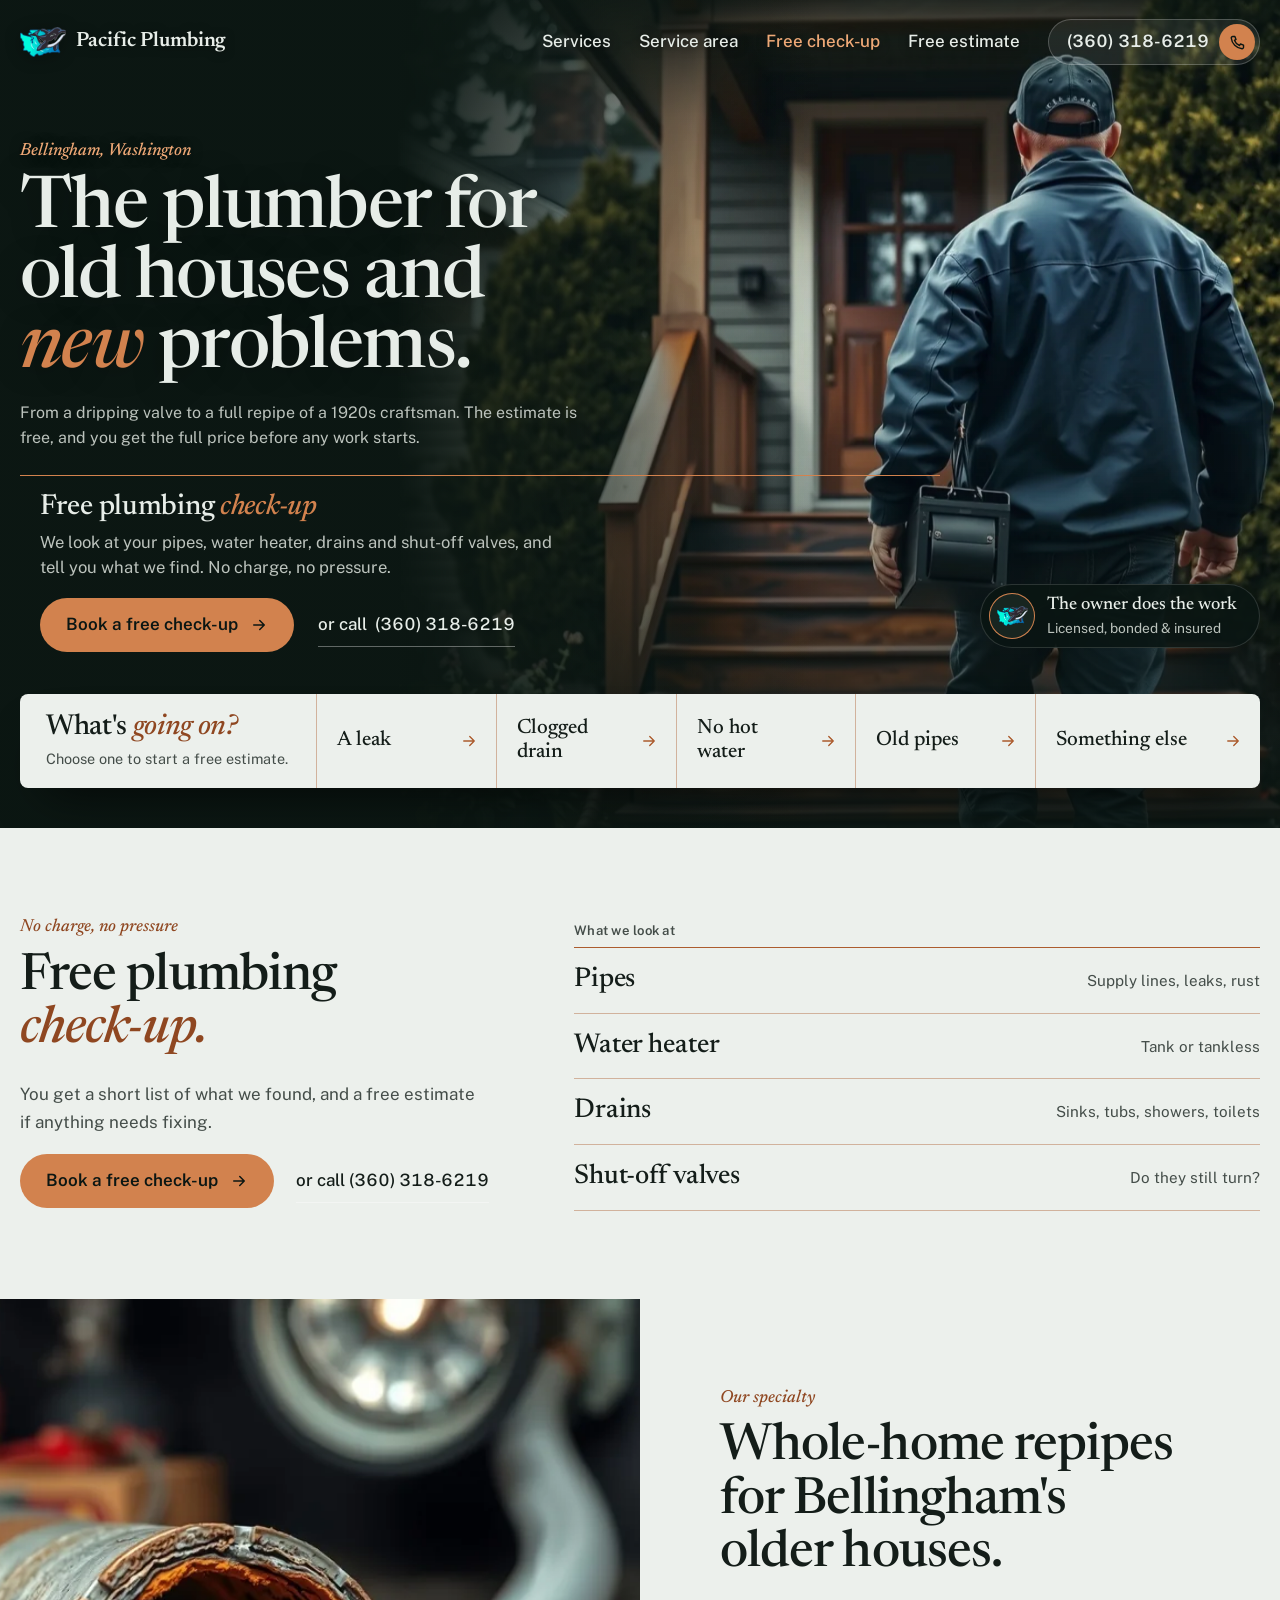
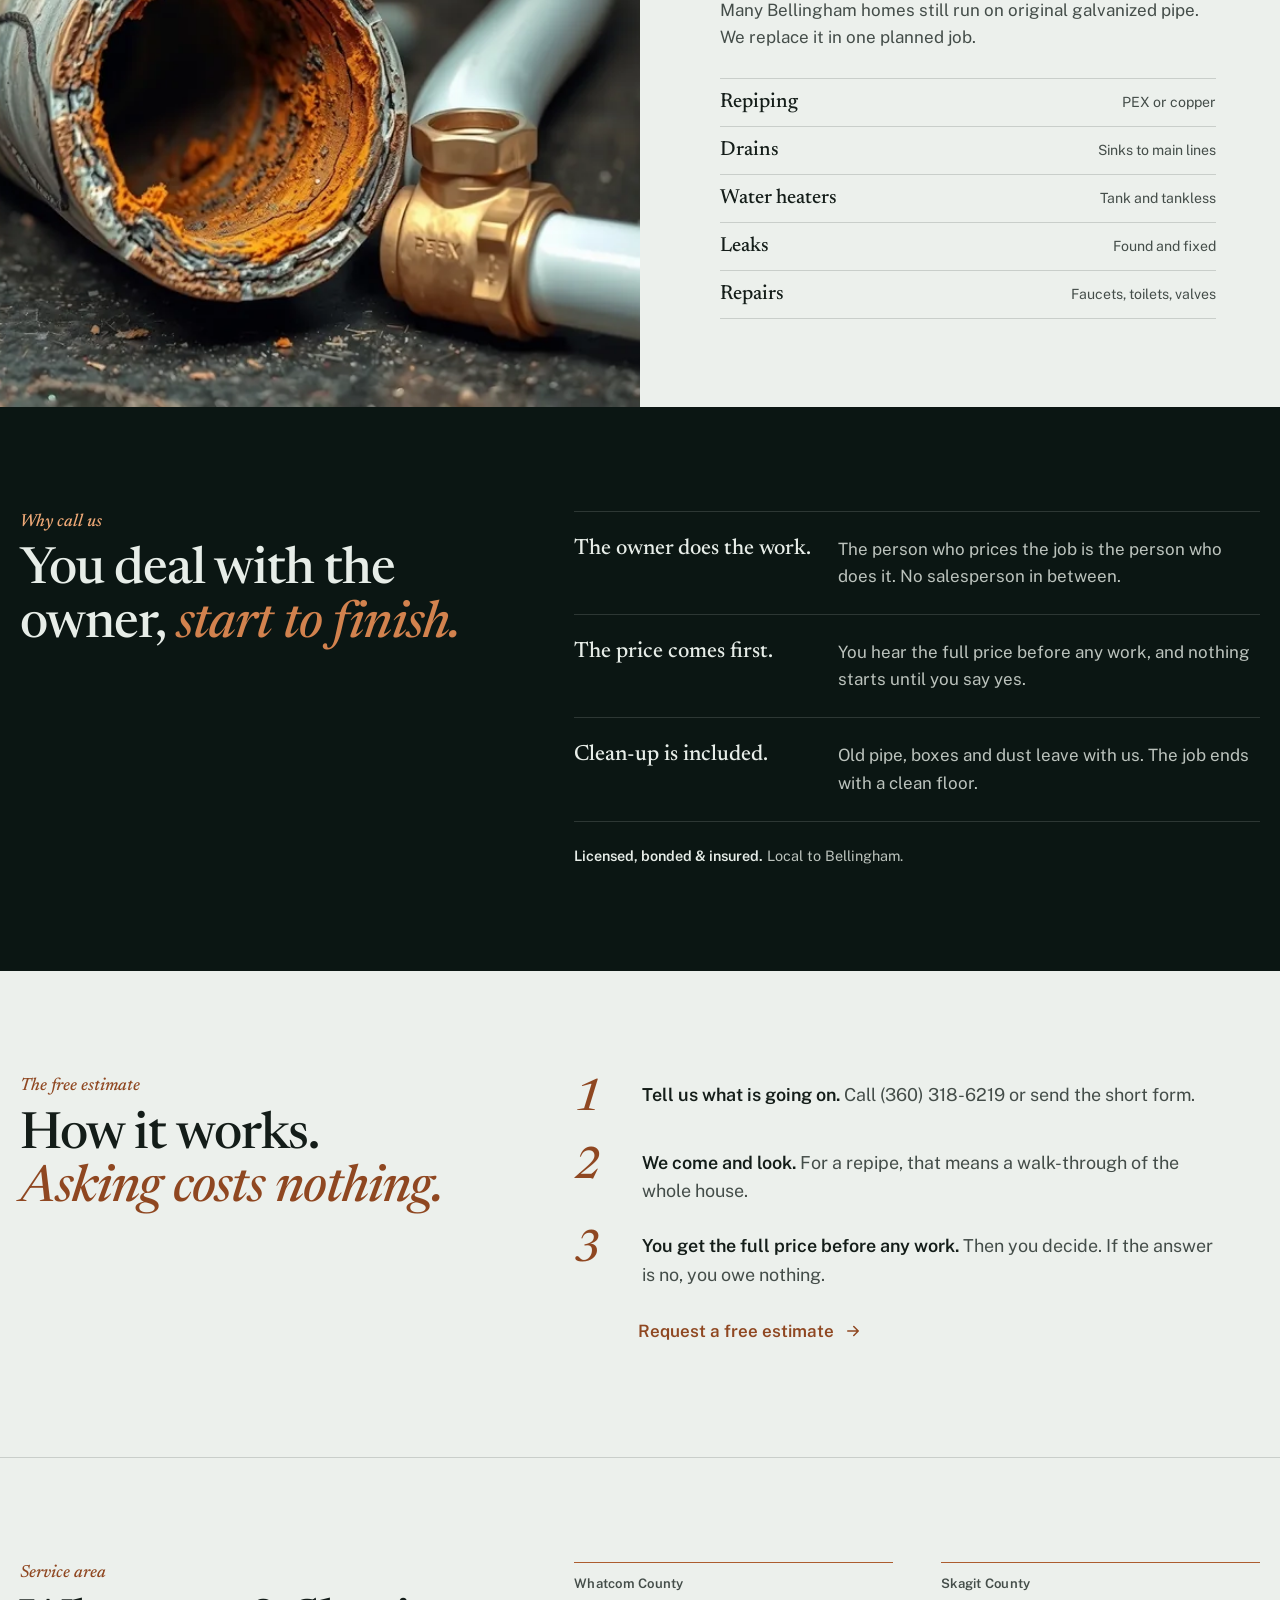
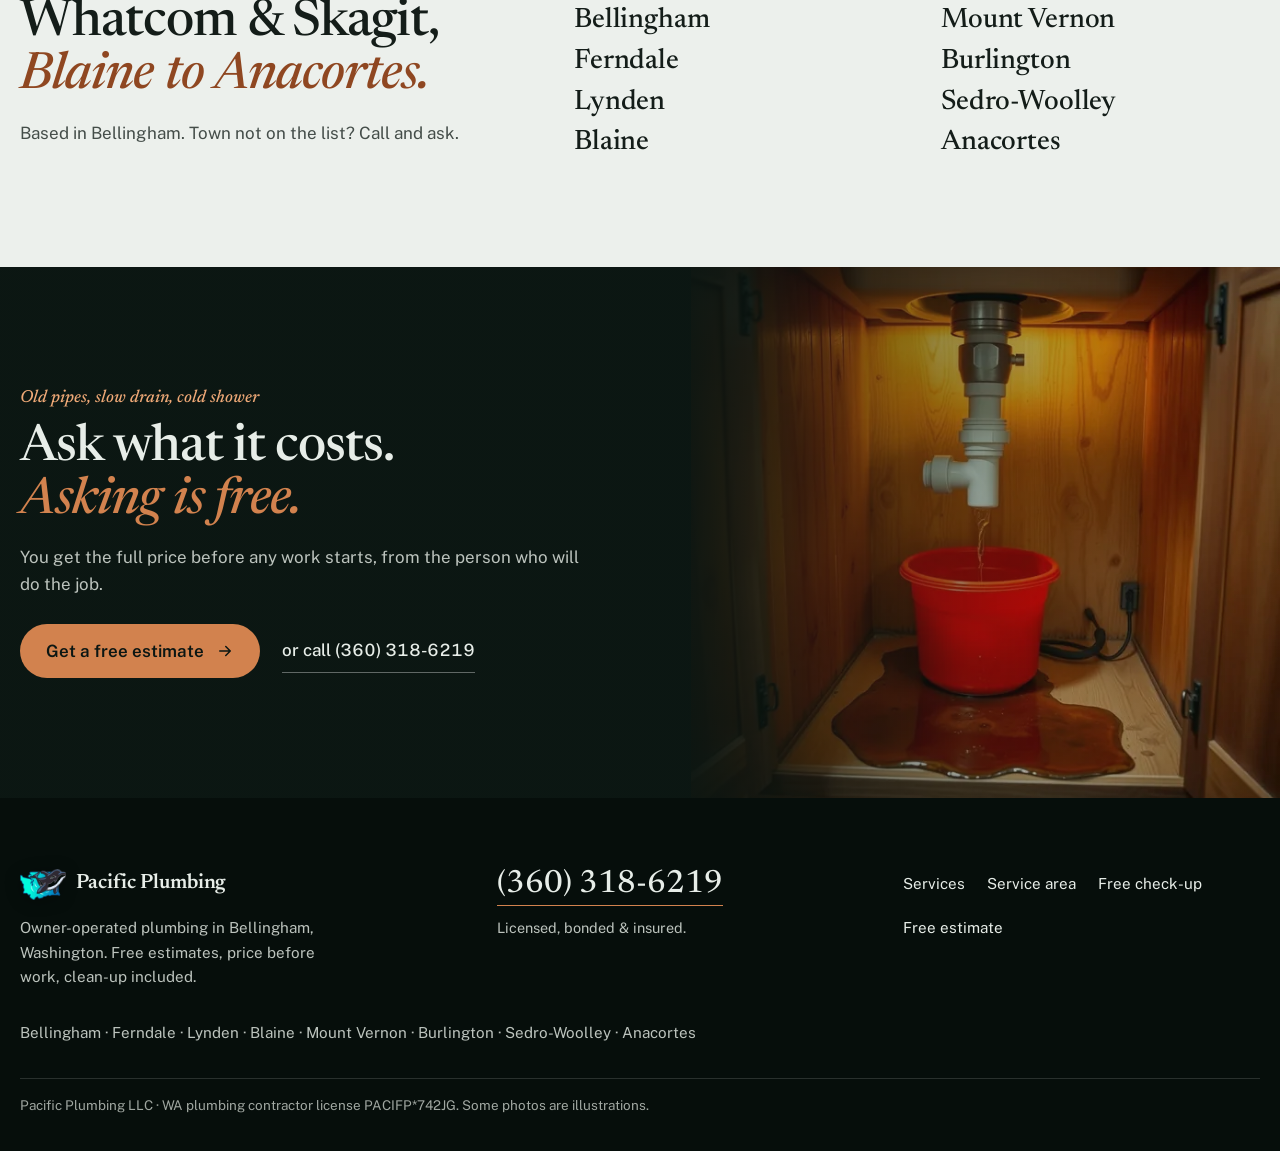
==== index.html @ 5a2915e5 "Pacific Plumbing site for pacificplumbingwa.com Co-Authored-By: Claude Opus 5.5 <noreply@anthropic.c" ====
<!doctype html>
<html lang="en">
<head>
<meta charset="utf-8">
<meta name="viewport" content="width=device-width, initial-scale=1, viewport-fit=cover">
<title>Pacific Plumbing | Bellingham plumber · free plumbing check-up</title>
<meta name="description" content="Owner-operated plumber in Bellingham, WA. Free plumbing check-up: we look at your pipes, water heater, drains and shut-off valves. Free estimate on any repair.">
<link rel="canonical" href="https://pacificplumbingwa.com/">
<meta property="og:type" content="website">
<meta property="og:site_name" content="Pacific Plumbing">
<meta property="og:title" content="Pacific Plumbing | Bellingham plumber · free plumbing check-up">
<meta property="og:description" content="Owner-operated plumber in Bellingham, WA. Free plumbing check-up: we look at your pipes, water heater, drains and shut-off valves. Free estimate on any repair.">
<meta property="og:url" content="https://pacificplumbingwa.com/">
<meta property="og:image" content="https://pacificplumbingwa.com/img/og.jpg">
<meta name="twitter:card" content="summary_large_image">
<meta name="theme-color" content="#14201d">
<link rel="icon" href="img/favicon.png">
<link rel="preconnect" href="https://fonts.googleapis.com">
<link rel="preconnect" href="https://fonts.gstatic.com" crossorigin>
<link href="https://fonts.googleapis.com/css2?family=Newsreader:ital,opsz,wght@0,6..72,400;0,6..72,500;0,6..72,600;1,6..72,400;1,6..72,500&family=Public+Sans:wght@400;500;600&display=swap" rel="stylesheet">
<link rel="preload" as="image" href="img/porch-1024.webp" imagesrcset="img/porch-640.webp 640w, img/porch-1024.webp 1024w" imagesizes="100vw" fetchpriority="high">
<link rel="stylesheet" href="style.css">
<script type="application/ld+json">
{
  "@context": "https://schema.org",
  "@type": "Plumber",
  "name": "Pacific Plumbing",
  "url": "https://pacificplumbingwa.com/",
  "telephone": "+1-360-318-6219",
  "address": {
    "@type": "PostalAddress",
    "addressLocality": "Bellingham",
    "addressRegion": "WA",
    "addressCountry": "US"
  },
  "areaServed": [
    {"@type": "City", "name": "Bellingham, WA"},
    {"@type": "City", "name": "Ferndale, WA"},
    {"@type": "City", "name": "Lynden, WA"},
    {"@type": "City", "name": "Blaine, WA"},
    {"@type": "City", "name": "Mount Vernon, WA"},
    {"@type": "City", "name": "Burlington, WA"},
    {"@type": "City", "name": "Sedro-Woolley, WA"},
    {"@type": "City", "name": "Anacortes, WA"}
  ],
  "makesOffer": [
    {"@type": "Offer", "itemOffered": {"@type": "Service", "name": "Whole-home repiping"}},
    {"@type": "Offer", "itemOffered": {"@type": "Service", "name": "Drain cleaning"}},
    {"@type": "Offer", "itemOffered": {"@type": "Service", "name": "Water heater repair and replacement"}},
    {"@type": "Offer", "itemOffered": {"@type": "Service", "name": "Leak detection and repair"}},
    {"@type": "Offer", "itemOffered": {"@type": "Service", "name": "Plumbing repairs and fixture installation"}},
    {"@type": "Offer", "itemOffered": {"@type": "Service", "name": "Free plumbing check-up"}, "price": "0", "priceCurrency": "USD"},
    {"@type": "Offer", "itemOffered": {"@type": "Service", "name": "Free estimate"}, "price": "0", "priceCurrency": "USD"}
  ]
}
</script>
</head>
<body>
<a class="skip" href="#main">Skip to content</a>

<header class="site-head is-over" data-header>
  <nav class="wrap nav" aria-label="Main">
    <a class="brand" href="index.html"><img src="img/mark.png" width="240" height="160" alt=""><b>Pacific Plumbing</b></a>
    <ul class="nav-links">
      <li><a href="services.html">Services</a></li>
      <li><a href="index.html#area">Service area</a></li>
      <li><a class="nav-offer" href="estimate.html?service=checkup">Free check-up</a></li>
      <li><a href="estimate.html"><span class="xl-only">Free estimate</span><span class="xl-hide">Estimate</span></a></li>
    </ul>
    <a class="phone" href="tel:+13603186219" aria-label="Call (360) 318-6219"><span>(360) 318-6219</span><i><svg viewBox="0 0 24 24" fill="none" stroke="currentColor" stroke-width="2" stroke-linecap="round" stroke-linejoin="round" aria-hidden="true"><path d="M5.2 3.5h3.1l1.6 4.2-2.1 1.4a12.3 12.3 0 0 0 7.1 7.1l1.4-2.1 4.2 1.6v3.1a2 2 0 0 1-2.1 2A16.9 16.9 0 0 1 3.2 5.6a2 2 0 0 1 2-2.1Z"/></svg></i></a>
    <details class="menu">
      <summary><span class="sr-only">Menu</span><svg class="bars" viewBox="0 0 24 24" fill="none" stroke="currentColor" stroke-width="1.8" stroke-linecap="round" aria-hidden="true"><path d="M4 7h16M4 12h16M4 17h10"/></svg><svg class="x" viewBox="0 0 24 24" fill="none" stroke="currentColor" stroke-width="1.8" stroke-linecap="round" aria-hidden="true"><path d="M6 6l12 12M18 6 6 18"/></svg></summary>
      <div class="menu-panel">
        <a href="services.html">Services</a>
        <a href="index.html#area">Service area</a>
        <a href="estimate.html?service=checkup">Free check-up</a>
        <a href="estimate.html">Free estimate</a>
        <a href="tel:+13603186219">Call (360) 318-6219</a>
      </div>
    </details>
  </nav>
</header>

<main id="main">
  <section class="hero" aria-labelledby="hero-h">
    <img class="hero-img" src="img/porch-1024.webp" srcset="img/porch-640.webp 640w, img/porch-1024.webp 1024w" sizes="100vw" width="1024" height="1024" alt="A plumber with a toolbox walking up to the porch of an older house on a rainy day" fetchpriority="high">
    <div class="wrap hero-body">
      <div class="hero-copy">
        <p class="place">Bellingham, Washington</p>
        <h1 class="h1" id="hero-h">The plumber for old houses and <em>new</em> problems.</h1>
        <p class="lede">From a dripping valve to a full repipe of a 1920s craftsman. The estimate is free, and you get the full price before any work starts.</p>
        <div class="offer" role="group" aria-labelledby="offer-h">
          <p class="offer-title" id="offer-h">Free plumbing <em>check-up</em></p>
          <p class="offer-text">We look at your pipes, water heater, drains and shut-off valves, and tell you what we find. No charge, no pressure.</p>
          <div class="cta">
            <a class="btn" href="estimate.html?service=checkup">Book a free check-up <svg viewBox="0 0 24 24" fill="none" stroke="currentColor" stroke-width="2" stroke-linecap="round" stroke-linejoin="round" aria-hidden="true"><path d="M5 12h14M13 6l6 6-6 6"/></svg></a>
            <a class="link" href="tel:+13603186219" aria-label="Or call (360) 318-6219">or call<span class="wide-only">(360) 318-6219</span></a>
          </div>
        </div>
      </div>
      <nav class="pick" aria-labelledby="pick-h">
        <div class="pick-head">
          <p class="pick-title" id="pick-h">What's <em>going on?</em></p>
          <p class="pick-sub">Choose one to start a free estimate.<span class="narrow-only"> You get the full price before any work starts.</span></p>
        </div>
        <ul class="pick-list">
          <li><a href="estimate.html?service=leaks"><span>A leak</span><svg viewBox="0 0 24 24" fill="none" stroke="currentColor" stroke-width="1.8" stroke-linecap="round" stroke-linejoin="round" aria-hidden="true"><path d="M5 12h14M13 6l6 6-6 6"/></svg></a></li>
          <li><a href="estimate.html?service=drains"><span>Clogged drain</span><svg viewBox="0 0 24 24" fill="none" stroke="currentColor" stroke-width="1.8" stroke-linecap="round" stroke-linejoin="round" aria-hidden="true"><path d="M5 12h14M13 6l6 6-6 6"/></svg></a></li>
          <li><a href="estimate.html?service=water-heaters"><span>No hot water</span><svg viewBox="0 0 24 24" fill="none" stroke="currentColor" stroke-width="1.8" stroke-linecap="round" stroke-linejoin="round" aria-hidden="true"><path d="M5 12h14M13 6l6 6-6 6"/></svg></a></li>
          <li><a href="estimate.html?service=repipe"><span>Old pipes</span><svg viewBox="0 0 24 24" fill="none" stroke="currentColor" stroke-width="1.8" stroke-linecap="round" stroke-linejoin="round" aria-hidden="true"><path d="M5 12h14M13 6l6 6-6 6"/></svg></a></li>
          <li class="wide"><a href="estimate.html"><span>Something else</span><svg viewBox="0 0 24 24" fill="none" stroke="currentColor" stroke-width="1.8" stroke-linecap="round" stroke-linejoin="round" aria-hidden="true"><path d="M5 12h14M13 6l6 6-6 6"/></svg></a></li>
        </ul>
      </nav>
      <p class="owner"><span class="seal" aria-hidden="true"><img src="img/mark.png" width="240" height="160" alt=""></span><span><b>The owner does the work</b><small>Licensed, bonded &amp; insured</small></span></p>
    </div>
  </section>

  <section class="section checkup" id="checkup" aria-labelledby="checkup-h">
    <div class="wrap checkup-grid">
      <div class="checkup-head reveal">
        <p class="place">No charge, no pressure</p>
        <h2 class="h2" id="checkup-h">Free plumbing <em>check-up.</em></h2>
      </div>
      <div class="checkup-list reveal">
        <p class="looks-h" id="looks-h">What we look at</p>
        <ul class="looks" aria-labelledby="looks-h">
          <li><b>Pipes</b><span>Supply lines, leaks, rust</span></li>
          <li><b>Water heater</b><span>Tank or tankless</span></li>
          <li><b>Drains</b><span>Sinks, tubs, showers, toilets</span></li>
          <li><b>Shut-off valves</b><span>Do they still turn?</span></li>
        </ul>
      </div>
      <div class="checkup-foot reveal">
        <p>You get a short list of what we found, and a free estimate if anything needs fixing.</p>
        <div class="cta">
          <a class="btn" href="estimate.html?service=checkup">Book a free check-up <svg viewBox="0 0 24 24" fill="none" stroke="currentColor" stroke-width="2" stroke-linecap="round" stroke-linejoin="round" aria-hidden="true"><path d="M5 12h14M13 6l6 6-6 6"/></svg></a>
          <a class="link" href="tel:+13603186219">or call (360) 318-6219</a>
        </div>
      </div>
    </div>
  </section>

  <section class="spec" id="services" aria-labelledby="spec-h">
    <div class="spec-photo"><img src="img/oldpipe-640.webp" srcset="img/oldpipe-640.webp 640w, img/oldpipe-1024.webp 1024w" sizes="(min-width:900px) 50vw, 100vw" width="1024" height="1024" loading="lazy" alt="A cut piece of old galvanized pipe, rusted shut inside, next to new PEX pipe"></div>
    <div class="spec-text reveal">
      <p class="place">Our specialty</p>
      <h2 class="h2" id="spec-h">Whole-home repipes for Bellingham's older houses.</h2>
      <p>Many Bellingham homes still run on original galvanized pipe. We replace it in one planned job.</p>
      <ul class="index">
        <li><a href="services.html#repipe"><b>Repiping</b><span>PEX or copper</span></a></li>
        <li><a href="services.html#drains"><b>Drains</b><span>Sinks to main lines</span></a></li>
        <li><a href="services.html#water-heaters"><b>Water heaters</b><span>Tank and tankless</span></a></li>
        <li><a href="services.html#leaks"><b>Leaks</b><span>Found and fixed</span></a></li>
        <li><a href="services.html#repairs"><b>Repairs</b><span>Faucets, toilets, valves</span></a></li>
      </ul>
    </div>
  </section>

  <section class="section night why" id="why" aria-labelledby="why-h">
    <div class="wrap why-grid">
      <div class="reveal">
        <p class="place">Why call us</p>
        <h2 class="h2" id="why-h">You deal with the owner, <em>start to finish.</em></h2>
      </div>
      <div class="reveal">
        <dl class="rows">
          <div><dt>The owner does the work.</dt><dd>The person who prices the job is the person who does it. No salesperson in between.</dd></div>
          <div><dt>The price comes first.</dt><dd>You hear the full price before any work, and nothing starts until you say yes.</dd></div>
          <div><dt>Clean-up is included.</dt><dd>Old pipe, boxes and dust leave with us. The job ends with a clean floor.</dd></div>
        </dl>
        <p class="small"><b>Licensed, bonded &amp; insured.</b> Local to Bellingham.</p>
      </div>
    </div>
  </section>

  <section class="section how" id="how" aria-labelledby="how-h">
    <div class="wrap how-grid">
      <div class="reveal">
        <p class="place">The free estimate</p>
        <h2 class="h2" id="how-h">How it works. <em>Asking costs nothing.</em></h2>
      </div>
      <ol class="steps reveal">
        <li><p><b>Tell us what is going on.</b> Call (360) 318-6219 or send the short form.</p></li>
        <li><p><b>We come and look.</b> For a repipe, that means a walk-through of the whole house.</p></li>
        <li><p><b>You get the full price before any work.</b> Then you decide. If the answer is no, you owe nothing.</p></li>
      </ol>
      <a class="arrow" href="estimate.html">Request a free estimate <svg viewBox="0 0 24 24" fill="none" stroke="currentColor" stroke-width="2" stroke-linecap="round" stroke-linejoin="round" aria-hidden="true"><path d="M5 12h14M13 6l6 6-6 6"/></svg></a>
    </div>
  </section>

  <section class="section area rule-top" id="area" aria-labelledby="area-h">
    <div class="wrap area-grid">
      <div class="reveal">
        <p class="place">Service area</p>
        <h2 class="h2" id="area-h">Whatcom &amp; Skagit, <em>Blaine to Anacortes.</em></h2>
        <p class="muted">Based in Bellingham. Town not on the list? Call and ask.</p>
      </div>
      <div class="towns reveal">
        <div>
          <h3>Whatcom County</h3>
          <ul><li>Bellingham</li><li>Ferndale</li><li>Lynden</li><li>Blaine</li></ul>
        </div>
        <div>
          <h3>Skagit County</h3>
          <ul><li>Mount Vernon</li><li>Burlington</li><li>Sedro-Woolley</li><li>Anacortes</li></ul>
        </div>
      </div>
    </div>
  </section>

  <section class="closing night" aria-labelledby="close-h">
    <div class="closing-photo"><img src="img/leak-sink-640.webp" srcset="img/leak-sink-640.webp 640w, img/leak-sink-1024.webp 1024w" sizes="(min-width:900px) 46vw, 100vw" width="1024" height="1024" loading="lazy" alt=""></div>
    <div class="wrap closing-text reveal">
      <p class="place">Old pipes, slow drain, cold shower</p>
      <h2 class="h2" id="close-h">Ask what it costs. <em>Asking is free.</em></h2>
      <p class="lede">You get the full price before any work starts, from the person who will do the job.</p>
      <div class="cta">
        <a class="btn" href="estimate.html">Get a free estimate <svg viewBox="0 0 24 24" fill="none" stroke="currentColor" stroke-width="2" stroke-linecap="round" stroke-linejoin="round" aria-hidden="true"><path d="M5 12h14M13 6l6 6-6 6"/></svg></a>
        <a class="link" href="tel:+13603186219">or call (360) 318-6219</a>
      </div>
    </div>
  </section>
</main>

<footer class="foot">
  <div class="wrap foot-grid">
    <div>
      <a class="brand" href="index.html"><img src="img/mark.png" width="240" height="160" alt=""><b>Pacific Plumbing</b></a>
      <p class="foot-tag">Owner-operated plumbing in Bellingham, Washington. Free estimates, price before work, clean-up included.</p>
    </div>
    <div>
      <a class="foot-phone" href="tel:+13603186219">(360) 318-6219</a>
      <p class="small" style="margin-top:10px">Licensed, bonded &amp; insured.</p>
    </div>
    <ul class="foot-links">
      <li><a href="services.html">Services</a></li>
      <li><a href="index.html#area">Service area</a></li>
      <li><a href="estimate.html?service=checkup">Free check-up</a></li>
      <li><a href="estimate.html">Free estimate</a></li>
    </ul>
    <p class="foot-towns">Bellingham · Ferndale · Lynden · Blaine · Mount&nbsp;Vernon · Burlington · <span class="nw">Sedro-Woolley</span> · Anacortes</p>
    <p class="fine">Pacific Plumbing LLC · WA plumbing contractor license PACIFP*742JG. Some photos are illustrations.</p>
  </div>
</footer>

<div class="callbar">
  <a href="tel:+13603186219"><svg viewBox="0 0 24 24" fill="none" stroke="currentColor" stroke-width="2" stroke-linecap="round" stroke-linejoin="round" aria-hidden="true"><path d="M5.2 3.5h3.1l1.6 4.2-2.1 1.4a12.3 12.3 0 0 0 7.1 7.1l1.4-2.1 4.2 1.6v3.1a2 2 0 0 1-2.1 2A16.9 16.9 0 0 1 3.2 5.6a2 2 0 0 1 2-2.1Z"/></svg>Call now</a>
  <a href="estimate.html?service=checkup">Free check-up</a>
</div>
<script src="assets/app.js" defer></script>
</body>
</html>
---- style.css ----
/* Pacific Plumbing · Direction B "Rain city"
   Night evergreen-charcoal, fog white, new-copper accent.
   Newsreader (display, italic emphasis) + Public Sans (body). */

:root{
  --night: oklch(19% 0.018 170);
  --night-2: oklch(25% 0.02 170);
  --night-deep: oklch(15.5% 0.016 170);
  --fog: oklch(95% 0.006 150);
  --fog-2: oklch(91% 0.008 150);
  --paper: oklch(98.6% 0.003 150);
  --ink: oklch(22% 0.015 170);
  --ink-2: oklch(41% 0.012 170);
  --copper: oklch(68% 0.12 52);
  --copper-hi: oklch(73% 0.12 55);
  --copper-deep: oklch(56% 0.12 48);
  --copper-ink: oklch(48% 0.11 46);
  --copper-glow: oklch(79% 0.105 56);
  --on-night: oklch(94% 0.01 150);
  --on-night-2: oklch(81% 0.012 150);
  --line: oklch(22% 0.015 170 / .16);
  --line-strong: oklch(22% 0.015 170 / .3);
  --line-night: oklch(100% 0 0 / .14);
  --alert: oklch(50% 0.16 30);
  --serif: "Newsreader", Georgia, "Times New Roman", serif;
  --sans: "Public Sans", system-ui, -apple-system, "Segoe UI", Roboto, sans-serif;
  --ease: cubic-bezier(.22, 1, .36, 1);
  --head-h: 66px;
}

*, *::before, *::after{box-sizing:border-box}
html{-webkit-text-size-adjust:100%;scroll-behavior:smooth}
body{margin:0;background:var(--fog);color:var(--ink);font:400 17px/1.6 var(--sans);padding-bottom:76px;font-feature-settings:"kern"}
img{display:block;max-width:100%;height:auto}
a{color:inherit}
p{margin:0}
h1, h2, h3{margin:0;font-weight:500}
ul, ol{margin:0;padding:0}
button, input, select, textarea{font:inherit;color:inherit}
:focus-visible{outline:3px solid var(--copper);outline-offset:3px;border-radius:4px}
.wrap{width:min(1240px, 100% - 40px);margin-inline:auto}
[hidden]{display:none !important}
.nw{white-space:nowrap}
.sr-only{position:absolute;width:1px;height:1px;padding:0;margin:-1px;overflow:hidden;clip:rect(0 0 0 0);white-space:nowrap;border:0}
.skip{position:absolute;left:12px;top:-60px;z-index:50;background:var(--copper);color:var(--night);padding:10px 16px;border-radius:999px;font-weight:600;text-decoration:none}
.skip:focus{top:10px}
svg.i{width:18px;height:18px;flex:none}

/* ---------- Preview bar ---------- */
.preview{background:var(--night-deep);color:var(--on-night-2);text-align:center;padding:4px 12px;font-size:.74rem;line-height:1.4;letter-spacing:.01em;border-bottom:1px solid var(--line-night)}

/* ---------- Header ---------- */
.site-head{position:sticky;top:0;z-index:30;color:var(--on-night);background:var(--night);transition:background-color .35s var(--ease), box-shadow .35s var(--ease)}
.site-head.is-over{background:transparent}
.site-head.is-over .nav-links a, .site-head.is-over .brand b{text-shadow:0 1px 10px oklch(0% 0 0 / .55)}
.site-head.is-stuck{background:oklch(19% 0.018 170 / .97);box-shadow:0 1px 0 var(--line-night), 0 12px 30px -16px oklch(0% 0 0 / .6)}
.nav{display:flex;align-items:center;gap:10px;height:var(--head-h)}
.brand{display:flex;align-items:center;gap:10px;min-height:44px;margin-right:auto;text-decoration:none}
.brand img{width:42px;filter:drop-shadow(0 2px 8px oklch(0% 0 0 / .35))}
.brand b{font:600 1.16rem/1 var(--serif);letter-spacing:-.005em;white-space:nowrap}
.nav-links{display:none;list-style:none;gap:30px;font-weight:500}
.nav-links a{display:inline-flex;align-items:center;min-height:44px;text-decoration:none;white-space:nowrap}
.nav-links a:hover, .nav-links a[aria-current="page"]{text-decoration:underline;text-underline-offset:6px;text-decoration-thickness:1px;text-decoration-color:var(--copper)}
.nav-links .nav-offer{color:var(--copper-glow)}
.xl-only{display:none}
.phone{display:inline-flex;align-items:center;gap:10px;min-height:46px;padding:4px;border-radius:999px;background:oklch(100% 0 0 / .08);border:1px solid oklch(100% 0 0 / .22);text-decoration:none;font-weight:600;font-variant-numeric:tabular-nums;transition:border-color .2s, background-color .2s}
.phone:hover{border-color:var(--copper);background:oklch(100% 0 0 / .12)}
.phone span{display:none;white-space:nowrap}
.phone i{display:grid;place-items:center;width:36px;height:36px;border-radius:50%;background:var(--copper);color:var(--night)}
.phone svg{width:17px;height:17px}

/* phone-width menu, works without JS */
.menu{position:static}
.menu summary{display:grid;place-items:center;width:46px;height:46px;border-radius:50%;border:1px solid oklch(100% 0 0 / .22);cursor:pointer;list-style:none}
.menu summary::-webkit-details-marker{display:none}
.menu summary svg{width:20px;height:20px}
.menu summary .x{display:none}
.menu[open] summary .x{display:block}
.menu[open] summary .bars{display:none}
.menu-panel{position:absolute;left:0;right:0;top:100%;background:var(--night);border-top:1px solid var(--line-night);box-shadow:0 24px 40px -20px oklch(0% 0 0 / .7);padding:6px 20px 22px}
.menu-panel a{display:flex;align-items:center;justify-content:space-between;min-height:56px;border-bottom:1px solid var(--line-night);font:500 1.5rem/1.1 var(--serif);text-decoration:none}
.menu-panel a:last-child{border-bottom:0;font:600 1rem/1 var(--sans);color:var(--copper-glow)}

/* ---------- Type ---------- */
.place{font:italic 500 1.1rem/1.3 var(--serif);color:var(--copper-ink);margin:0 0 12px}
.night .place, .hero .place, .page-top--night .place{color:var(--copper-glow)}
.h1{font:500 clamp(2.4rem, 9.4vw, 5.6rem)/.98 var(--serif);letter-spacing:-.022em;max-width:15ch;text-wrap:balance;text-shadow:0 2px 28px oklch(0% 0 0 / .35)}
.h1 em, .h2 em, .h1-page em{font-style:italic}
.hero .h1 em, .night .h2 em, .page-top--night em{color:var(--copper)}
.h1-page{font:500 clamp(2.3rem, 8vw, 4.6rem)/1 var(--serif);letter-spacing:-.022em;max-width:16ch;text-wrap:balance}
.h1-page em{color:var(--copper-ink)}
.night .h1-page em{color:var(--copper)}
.h2{font:500 clamp(1.95rem, 6vw, 3.2rem)/1.04 var(--serif);letter-spacing:-.018em;max-width:18ch;text-wrap:balance}
.h2 em{color:var(--copper-ink)}
.lede{max-width:46ch;font-size:1.06rem;color:var(--ink-2);margin-top:18px}
.night .lede, .hero .lede, .page-top--night .lede{color:var(--on-night-2)}
.muted{color:var(--ink-2)}
.night .muted{color:var(--on-night-2)}
.small{font-size:.9rem}

/* ---------- Buttons ---------- */
.cta{display:flex;flex-wrap:wrap;align-items:center;gap:12px 22px;margin-top:26px}
.btn{display:inline-flex;align-items:center;justify-content:center;gap:12px;min-height:54px;padding:0 26px;border-radius:999px;background:var(--copper);color:var(--night);font-weight:600;text-decoration:none;border:0;cursor:pointer;transition:background-color .2s, transform .15s var(--ease)}
.btn:hover{background:var(--copper-hi)}
.btn:active{transform:scale(.98)}
.btn svg{width:18px;height:18px;transition:transform .25s var(--ease)}
.btn:hover svg{transform:translateX(3px)}
.link{display:inline-flex;align-items:center;gap:8px;min-height:44px;font-weight:500;text-decoration:none;border-bottom:1px solid currentColor;border-bottom-color:oklch(100% 0 0 / .35);font-variant-numeric:tabular-nums;transition:border-color .2s}
.link:hover{border-bottom-color:var(--copper)}
.fog .link, .on-fog .link{border-bottom-color:var(--line-strong)}
.fog .link:hover, .on-fog .link:hover{border-bottom-color:var(--copper-deep)}
.arrow{display:inline-flex;align-items:center;gap:10px;min-height:44px;font-weight:600;text-decoration:none;color:var(--copper-ink)}
.arrow svg{width:18px;height:18px;transition:transform .25s var(--ease)}
.arrow:hover svg{transform:translateX(4px)}
.night .arrow{color:var(--copper-glow)}

/* ---------- Sections ---------- */
.section{padding:46px 0}
.night{background:var(--night);color:var(--on-night)}
.fog{background:var(--fog);color:var(--ink)}
.rule-top{border-top:1px solid var(--line)}

/* ---------- Home hero ---------- */
.hero{position:relative;isolation:isolate;overflow:hidden;display:flex;flex-direction:column;justify-content:flex-end;background:var(--night);color:var(--on-night);margin-top:calc(-1 * var(--head-h));padding-top:calc(var(--head-h) + 40px);min-height:calc(100vh - 110px);min-height:calc(100svh - 110px)}
.hero-img{position:absolute;inset:0;z-index:-2;width:100%;height:100%;object-fit:cover;object-position:55% 45%;transform:scale(1.04);animation:settle 2.4s var(--ease) forwards}
@keyframes settle{to{transform:scale(1)}}
.hero::after{content:"";position:absolute;inset:0;z-index:-1;background:linear-gradient(180deg, oklch(19% .018 170 / .62) 0%, oklch(19% .018 170 / .14) 22%, oklch(19% .018 170 / .55) 42%, oklch(19% .018 170 / .9) 64%, oklch(19% .018 170 / .97) 100%)}
.hero-body{padding-bottom:28px}
.hero .place{text-shadow:0 1px 12px oklch(0% 0 0 / .55)}
.hero .lede{margin-top:16px}
.wide-only{display:none}

/* free check-up: the headline offer. Copper rule, serif title, primary copper button */
.offer{margin-top:22px;padding:16px 0 2px;border-top:1px solid var(--copper)}
.offer-title{font:500 1.5rem/1.12 var(--serif);letter-spacing:-.01em;color:var(--on-night)}
.offer-title em{font-style:italic;color:var(--copper)}
.offer-text{margin-top:6px;max-width:48ch;font-size:.98rem;line-height:1.5;color:var(--on-night-2)}
.offer .cta{margin-top:14px;gap:10px 18px}
.offer .btn{padding:0 22px}

/* problem picker: solid fog panel, thin copper rules, no blur */
.pick{margin-top:22px;background:var(--fog);color:var(--ink);border-radius:14px;padding:16px 16px 4px;overflow:hidden;box-shadow:0 26px 50px -26px oklch(0% 0 0 / .8)}
.pick-title{font:500 1.62rem/1.08 var(--serif);letter-spacing:-.012em}
.pick-title em{font-style:italic;color:var(--copper-ink)}
.pick-sub{margin-top:4px;font-size:.9rem;color:var(--ink-2)}
.pick-list{--rule:oklch(56% .12 48 / .42);list-style:none;display:grid;grid-template-columns:1fr 1fr;margin-top:10px;border-top:1px solid var(--rule)}
.pick-list li{border-bottom:1px solid var(--rule)}
.pick-list li:nth-child(odd):not(.wide){border-right:1px solid var(--rule)}
.pick-list li.wide{grid-column:1 / -1;border-bottom:0}
.pick-list a{display:flex;align-items:center;justify-content:space-between;gap:8px;min-height:52px;padding:4px 6px 4px 0;font:500 1.14rem/1.15 var(--serif);text-decoration:none;transition:background-color .2s, color .2s}
.pick-list li:nth-child(even) a{padding-left:12px}
.pick-list a svg{width:16px;height:16px;flex:none;color:var(--copper-deep);transition:transform .25s var(--ease)}
.pick-list a:hover{color:var(--copper-ink)}
.pick-list a:hover span{text-decoration:underline;text-decoration-thickness:1px;text-underline-offset:5px;text-decoration-color:var(--copper)}
.pick-list a:hover svg{transform:translateX(3px)}
.pick-list a:active{background:var(--fog-2)}
.pick-list a:focus-visible{outline-offset:-3px;border-radius:8px}

/* owner line: logo seal, no face (no real photo of the owner yet) */
.owner{display:flex;align-items:center;gap:12px;margin-top:18px;line-height:1.2}
.owner .seal{flex:none;display:grid;place-items:center;width:46px;height:46px;border-radius:50%;background:var(--night-2);box-shadow:inset 0 0 0 1px var(--copper)}
.owner .seal img{width:31px}
.owner b{display:block;font:500 1.14rem/1.2 var(--serif);color:var(--on-night)}
.owner small{display:block;margin-top:3px;font-size:.86rem;color:var(--on-night-2)}

/* ---------- Specialty + service index (home) ---------- */
.spec{display:grid;background:var(--fog)}
.spec-photo{aspect-ratio:16/9;overflow:hidden;background:var(--night-2)}
.spec-photo img{width:100%;height:100%;object-fit:cover;object-position:50% 48%}
.spec-text{padding:34px 20px 40px}
.spec-text > p:not(.place){color:var(--ink-2);max-width:48ch;margin-top:16px}
.index{list-style:none;margin-top:26px;border-top:1px solid var(--line)}
.index a{display:flex;justify-content:space-between;align-items:baseline;gap:16px;min-height:48px;padding:11px 0;border-bottom:1px solid var(--line);text-decoration:none;transition:color .2s}
.index a b{font:500 1.28rem/1.2 var(--serif)}
.index a > span:last-child{font-size:.88rem;color:var(--ink-2);text-align:right}
.index a:hover{color:var(--copper-ink)}
.index a:hover b{text-decoration:underline;text-decoration-thickness:1px;text-underline-offset:5px;text-decoration-color:var(--copper)}

/* ---------- Why (owner / price / clean-up) ---------- */
.rows{margin:24px 0 0;border-top:1px solid var(--line-night)}
.rows > div{padding:15px 0;border-bottom:1px solid var(--line-night)}
.rows dt{font:500 1.38rem/1.2 var(--serif);color:var(--on-night)}
.rows dd{margin:6px 0 0;color:var(--on-night-2);max-width:52ch}
.why .small{margin-top:22px;color:var(--on-night-2)}
.why .small b{color:var(--on-night);font-weight:600}

/* ---------- How the free estimate works ---------- */
.steps{list-style:none;counter-reset:s;margin-top:24px;display:grid;gap:18px}
.steps li{counter-increment:s;display:grid;grid-template-columns:2.2rem 1fr;gap:4px;max-width:58ch}
.steps li::before{content:counter(s);font:italic 500 2rem/1 var(--serif);color:var(--copper-ink);padding-top:1px}
.steps p{color:var(--ink-2)}
.steps b{color:var(--ink);font-weight:600}
.how .arrow{margin-top:20px}

/* ---------- Free check-up (home): ruled list, not cards ---------- */
.checkup-list{margin-top:22px}
.looks-h{font:600 .82rem/1.3 var(--sans);letter-spacing:.02em;color:var(--ink-2);margin-bottom:8px}
.looks{list-style:none;border-top:1px solid var(--copper-deep)}
.looks li{display:flex;justify-content:space-between;align-items:baseline;gap:16px;padding:10px 0;border-bottom:1px solid oklch(56% .12 48 / .42)}
.looks b{font:500 1.3rem/1.2 var(--serif);letter-spacing:-.005em}
.looks span{font-size:.88rem;color:var(--ink-2);text-align:right}
.checkup-foot{margin-top:18px}
.checkup-foot > p{color:var(--ink-2);max-width:46ch}
.checkup .cta{margin-top:18px}

/* ---------- Service area ---------- */
.towns{display:grid;grid-template-columns:1fr 1fr;gap:0 20px;margin-top:24px}
.towns h3{font:600 .82rem/1.3 var(--sans);letter-spacing:.02em;color:var(--ink-2);padding-top:12px;border-top:1px solid var(--copper-deep);margin-bottom:8px}
.towns ul{list-style:none}
.towns li{font:500 1.28rem/1.45 var(--serif);letter-spacing:-.005em}
.area .muted{margin-top:16px;max-width:44ch}

/* ---------- Closing call to action ---------- */
.closing{position:relative;isolation:isolate;overflow:hidden;background:var(--night);color:var(--on-night)}
.closing-photo{position:absolute;inset:0;z-index:-2}
.closing-photo img{width:100%;height:100%;object-fit:cover;object-position:50% 45%}
.closing::after{content:"";position:absolute;inset:0;z-index:-1;background:linear-gradient(180deg, oklch(19% .018 170 / .82), oklch(19% .018 170 / .93))}
.closing-text{padding:46px 0 44px}
.closing .lede{margin-top:16px}

/* ---------- Inner page tops ---------- */
.page-top{padding:44px 0 48px}
.page-top--night{background:var(--night);color:var(--on-night)}
.page-top .lede{margin-top:16px}
.nudge{margin-top:14px;color:var(--on-night-2)}
.nudge a{padding-block:10px;white-space:nowrap;font-weight:600;color:var(--copper-glow);text-underline-offset:4px;text-decoration-color:var(--copper)}
.page-top .index{margin-top:30px}
.page-top .index a{min-height:58px}
.page-top .index b{font-size:1.4rem}
.page-top .index .n{font:italic 500 1rem/1 var(--serif);color:var(--copper-ink);margin-right:12px;text-align:left}
.page-top .index .nm{display:flex;align-items:baseline}
.night .index, .night .index a{border-color:var(--line-night)}
.night .index a > span:last-child{color:var(--on-night-2)}
.night .index a:hover{color:var(--copper-glow)}

/* ---------- Services ---------- */
.svc{scroll-margin-top:calc(var(--head-h) + 8px)}
.svc-grid{display:grid;gap:26px;padding:48px 0 56px}
.svc + .svc .svc-grid{border-top:1px solid var(--line)}
.svc.night + .svc .svc-grid{border-top:0}
.svc-photo{margin:0;aspect-ratio:4/3;overflow:hidden;background:var(--fog-2)}
.svc-photo img{width:100%;height:100%;object-fit:cover}
.svc-n{font:italic 500 1.05rem/1.3 var(--serif);color:var(--copper-ink);margin-bottom:8px}
.svc-n span{font-style:normal;font-family:var(--sans);font-size:.82rem;font-weight:600;letter-spacing:.02em;margin-left:10px;padding:3px 10px;border-radius:999px;border:1px solid currentColor;vertical-align:2px}
.svc.night .svc-n{color:var(--copper-glow)}
.svc h2{font:500 clamp(2.1rem, 7vw, 3.6rem)/1 var(--serif);letter-spacing:-.02em;text-wrap:balance}
.svc-lede{font-size:1.08rem;margin-top:14px;max-width:46ch}
.svc-cols{display:grid;gap:24px;margin-top:26px}
.svc h3{font:600 .86rem/1.3 var(--sans);letter-spacing:.02em;color:var(--ink-2);margin-bottom:10px}
.svc.night h3{color:var(--on-night-2)}
.svc-cols p{color:var(--ink-2);max-width:44ch}
.svc.night .svc-cols p{color:var(--on-night-2)}
.signs{list-style:none;border-top:1px solid var(--line)}
.signs li{display:flex;gap:12px;align-items:baseline;padding:10px 0;border-bottom:1px solid var(--line)}
.signs li::before{content:"";flex:none;width:10px;height:10px;border:2px solid var(--copper-deep);border-radius:50%;transform:translateY(-1px)}
.svc.night .signs, .svc.night .signs li{border-color:var(--line-night)}
.svc.night .signs li::before{border-color:var(--copper)}
.svc .cta{margin-top:28px}
.svc-check{margin-top:16px;max-width:50ch;font-size:.95rem;color:var(--ink-2)}
.svc-check a{padding-block:10px;font-weight:600;color:var(--copper-ink);text-underline-offset:4px;text-decoration-color:var(--copper)}
.svc.night .svc-check{color:var(--on-night-2)}
.svc.night .svc-check a{color:var(--copper-glow)}

.urgent-band{padding:52px 0}
.urgent-band .h2{max-width:22ch}
.urgent-band p.muted{margin-top:14px;max-width:52ch}

/* ---------- Estimate page ---------- */
.est{padding:40px 0 64px}
.est-grid{display:grid;gap:36px}
.note{border-top:1px solid var(--copper-deep);padding:14px 0 2px}
.note b{display:block;font:500 1.3rem/1.2 var(--serif);margin-bottom:6px}
.note p{color:var(--ink-2)}
.note a{font-weight:600;white-space:nowrap}
.form{display:grid;gap:18px}
.form-head{font:500 clamp(1.7rem, 5vw, 2.3rem)/1.08 var(--serif);letter-spacing:-.015em}
.form-sub{color:var(--ink-2);margin-top:-8px}
.field{display:grid;gap:6px}
.field label, .field .lbl{font-weight:600;font-size:.95rem}
.field label small, .field .lbl small{font-weight:400;color:var(--ink-2);font-size:.88rem}
.field input, .field select, .field textarea{width:100%;min-height:52px;padding:12px 14px;border:1px solid var(--line-strong);border-radius:10px;background:var(--paper);font-size:1rem;line-height:1.4;transition:border-color .2s, box-shadow .2s;-webkit-appearance:none;appearance:none}
.field textarea{min-height:132px;resize:vertical}
.field select{padding-right:44px;background-image:url("data:image/svg+xml,%3Csvg xmlns='http://www.w3.org/2000/svg' viewBox='0 0 24 24' fill='none' stroke='%23455452' stroke-width='2' stroke-linecap='round' stroke-linejoin='round'%3E%3Cpath d='m6 9 6 6 6-6'/%3E%3C/svg%3E");background-repeat:no-repeat;background-position:right 14px center;background-size:18px}
.field input:hover, .field select:hover, .field textarea:hover{border-color:oklch(22% .015 170 / .5)}
.field input:focus, .field select:focus, .field textarea:focus{outline:none;border-color:var(--copper-deep);box-shadow:0 0 0 3px oklch(68% .12 52 / .35)}
.err{display:none;color:var(--alert);font-size:.9rem;font-weight:500}
.field.is-invalid .err{display:block}
.field.is-invalid input, .field.is-invalid textarea{border-color:var(--alert)}
.row2{display:grid;gap:18px}
.file{position:relative;display:flex;align-items:center;gap:12px;min-height:56px;padding:12px 16px;border:1px dashed var(--line-strong);border-radius:10px;cursor:pointer;color:var(--ink-2);transition:border-color .2s}
.file:hover{border-color:var(--copper-deep)}
.file:focus-within{border-color:var(--copper-deep);box-shadow:0 0 0 3px oklch(68% .12 52 / .35)}
.file input{position:absolute;inset:0;opacity:0;cursor:pointer;width:100%}
.file svg{width:20px;height:20px;color:var(--copper-ink)}
.form .btn{width:100%;margin-top:4px}
.form .btn[disabled]{opacity:.7;cursor:progress}
.form-fine{font-size:.88rem;color:var(--ink-2)}
[data-success]{display:none;padding:28px 0 8px;border-top:2px solid var(--copper-deep)}
[data-success].is-on{display:block}
[data-success]:focus{outline:none}
[data-success] h2{font:500 clamp(1.8rem, 5vw, 2.5rem)/1.08 var(--serif);letter-spacing:-.015em}
[data-success] h2 em{font-style:italic;color:var(--copper-ink)}
[data-success] p{margin-top:12px;color:var(--ink-2);max-width:46ch}
[data-success] .fine{font-size:.86rem}
.aside{display:grid;gap:34px;align-content:start}
.callcard p{color:var(--ink-2)}
.callcard .big{display:inline-flex;align-items:center;min-height:48px;font:500 clamp(2rem, 7vw, 2.6rem)/1 var(--serif);letter-spacing:-.01em;text-decoration:none;font-variant-numeric:lining-nums tabular-nums;border-bottom:1px solid var(--copper-deep);margin:4px 0 8px}
.callcard .big:hover{color:var(--copper-ink)}
.aside h2{font:500 1.6rem/1.15 var(--serif);letter-spacing:-.01em}
.aside .steps{margin-top:16px;gap:16px}
.aside .steps li::before{font-size:1.6rem}
.page-top .ring{display:inline-flex;align-items:center;gap:10px;margin-top:20px}


/* estimate page: call block in the night band */
.rather{margin-top:30px;padding-top:22px;border-top:1px solid var(--line-night)}
.rather .place{margin-bottom:4px}
.big-phone{display:inline-flex;align-items:center;min-height:52px;font:500 clamp(2.2rem, 9vw, 3.2rem)/1 var(--serif);letter-spacing:-.01em;color:var(--on-night);text-decoration:none;font-variant-numeric:lining-nums tabular-nums;border-bottom:1px solid var(--copper);transition:color .2s}
.big-phone:hover{color:var(--copper-glow)}
.rather .muted{margin-top:10px;max-width:34ch}
.field ::placeholder{color:oklch(52% .01 170);opacity:1}
.form-fine a{font-weight:600;color:var(--ink);text-underline-offset:3px;text-decoration-color:var(--copper-deep)}
.est .note{order:0}
@media (max-width:599px){
  .page-top .index a > span:last-child{display:none}
  .page-top--night{padding:32px 0 34px}
  .rather{display:flex;flex-wrap:wrap;align-items:baseline;gap:0 14px;margin-top:22px;padding-top:14px}
  .rather .place{margin:0}
  .rather .big-phone{font-size:1.85rem;min-height:48px}
  .rather .muted{display:none}
}

/* ---------- Footer ---------- */
.foot{background:var(--night-deep);color:var(--on-night-2);padding:32px 0 20px;font-size:.95rem}
.foot-grid{display:grid;gap:18px}
.foot .brand{color:var(--on-night);margin:0}
.foot-tag{margin-top:10px;max-width:34ch}
.foot-phone{display:inline-flex;align-items:center;min-height:44px;font:500 2rem/1 var(--serif);color:var(--on-night);text-decoration:none;font-variant-numeric:lining-nums tabular-nums;border-bottom:1px solid var(--copper)}
.foot-phone:hover{color:var(--copper-glow)}
.foot-links{list-style:none;display:flex;flex-wrap:wrap;gap:0 22px}
.foot-links a{display:inline-flex;align-items:center;min-height:44px;color:var(--on-night);text-decoration:none}
.foot-links a:hover{text-decoration:underline;text-decoration-color:var(--copper);text-underline-offset:5px}
.foot-towns{color:var(--on-night-2)}
.fine{font-size:.84rem;line-height:1.55;color:oklch(72% .012 150)}
.foot .fine{padding-top:16px;border-top:1px solid var(--line-night)}

/* ---------- Phone call bar ---------- */
.callbar{position:fixed;inset:auto 0 0 0;z-index:40;display:grid;grid-template-columns:1fr 1fr;gap:8px;padding:10px 12px calc(10px + env(safe-area-inset-bottom));background:oklch(19% .018 170 / .97);box-shadow:0 -1px 0 var(--line-night)}
.callbar a{display:flex;justify-content:center;align-items:center;gap:8px;min-height:50px;border-radius:999px;font-weight:600;text-decoration:none}
.callbar a:first-child{background:var(--copper);color:var(--night)}
.callbar a:last-child{color:var(--on-night);border:1px solid oklch(100% 0 0 / .3)}
.callbar svg{width:17px;height:17px}

/* ---------- Reveal (hooks from ../assets/app.js) ---------- */
.reveal{transition:opacity .8s var(--ease), transform .8s var(--ease)}
.reveal.pre{opacity:0;transform:translateY(18px)}


/* phones: photo band on top, text and picker on solid night below it */
@media (max-width:899px){
  .hero{display:block;min-height:0;padding-top:196px}
  .hero-img{height:266px;bottom:auto;object-position:50% 40%}
  .hero::after{background:linear-gradient(180deg, oklch(19% .018 170 / .86) 0px, oklch(19% .018 170 / .45) 54px, oklch(19% .018 170 / .04) 103px, oklch(19% .018 170 / .1) 148px, oklch(19% .018 170 / .72) 214px, var(--night) 266px)}
  .hero .lede{display:none}
  /* keep home near 5 phone screens: the call bar already carries "Call now" */
  .section{padding:40px 0}
  .checkup .link, .closing .link, .closing .lede, .spec-text > p:not(.place), .why .small{display:none}
  .looks li{padding:8px 0}
  .spec-photo{aspect-ratio:2/1}
  .rows > div{padding:12px 0}
  .steps{gap:14px}
  .closing-text{padding:40px 0}
  .foot{padding:28px 0 16px}
  .foot-grid{gap:14px}
  .foot-links{gap:0 18px}
  .pick{margin-top:18px}
  .owner{margin-top:14px}
  .checkup-list{margin-top:18px}
  .checkup-foot{margin-top:14px}
  .checkup .cta{margin-top:16px}
}
@media (min-width:900px){
  .narrow-only{display:none}
}
@media (max-width:599px){
  .foot-tag{display:none}
  .foot-phone{font-size:1.8rem}
}

/* ---------- Wider phones / tablets ---------- */
@media (min-width:600px){
  .row2{grid-template-columns:1fr 1fr}
  .svc-cols{grid-template-columns:1fr 1fr}
  .towns li{font-size:1.45rem}
}

/* ---------- Desktop ---------- */
@media (min-width:900px){
  :root{--head-h:84px}
  body{padding-bottom:0}
  .callbar, .menu{display:none}
  .nav{gap:20px}
  .nav-links{display:flex;gap:20px}
  .brand img{width:46px}
  .brand b{font-size:1.3rem}
  .phone{padding:4px 4px 4px 18px}
  .phone span{display:inline}

  /* the house sits right of the headline: photo fills the right 70%, night on the left */
  .hero{min-height:min(92svh, 860px)}
  .hero-img{left:auto;right:0;width:70%;object-position:62% 45%}
  .hero::after{background:
    linear-gradient(90deg, var(--night) 0%, var(--night) 31%, oklch(19% .018 170 / .55) 45%, oklch(19% .018 170 / 0) 64%),
    linear-gradient(180deg, oklch(19% .018 170 / .78) 0%, oklch(19% .018 170 / .2) 14%, oklch(19% .018 170 / 0) 30%, oklch(19% .018 170 / .3) 62%, oklch(19% .018 170 / .9) 100%)}
  .h1{font-size:clamp(3.2rem, 5.6vw, 5rem)}
  .wide-only{display:inline}
  .hero-body{display:grid;grid-template-columns:minmax(0, 1fr) auto;column-gap:40px;align-items:end;padding-bottom:40px}
  .hero-copy{grid-column:1;grid-row:1}
  .hero .lede{max-width:56ch;margin-top:14px;font-size:1rem}
  .offer{margin-top:24px;padding-left:20px}
  .offer-title{font-size:1.8rem}
  .offer-text{font-size:1.04rem;max-width:52ch}
  .offer .cta{margin-top:18px;gap:12px 24px}
  .offer .btn{padding:0 26px}
  .owner{grid-column:2;grid-row:1;align-self:end;margin:0 0 6px;padding:8px 22px 8px 8px;border-radius:999px;background:oklch(19% .018 170 / .9);border:1px solid oklch(100% 0 0 / .14)}
  .pick{grid-column:1 / -1;grid-row:2;display:grid;grid-template-columns:auto 1fr;margin-top:40px;padding:0;border-radius:8px}
  .pick-head{display:flex;flex-direction:column;justify-content:center;padding:18px 28px 18px 26px}
  .pick-title{font-size:1.8rem;white-space:nowrap}
  .pick-sub{white-space:nowrap}
  .pick-list{grid-template-columns:repeat(4, 1fr) 1.25fr;margin:0;border-top:0}
  .pick-list li, .pick-list li:nth-child(odd):not(.wide), .pick-list li.wide{grid-column:auto;border:0;border-left:1px solid var(--rule)}
  .pick-list a, .pick-list li:nth-child(even) a{height:100%;min-height:92px;gap:10px;padding:12px 18px 12px 20px;font-size:1.3rem}
  .pick-list a svg{width:18px;height:18px}
  .pick-list a:hover{background:var(--paper)}

  .section{padding:104px 0}
  .spec{grid-template-columns:1fr 1fr}
  .spec-photo{aspect-ratio:auto;min-height:100%}
  .spec-text{padding:88px 64px 88px 56px;align-self:center;max-width:680px}

  .why-grid, .how-grid, .area-grid{display:grid;grid-template-columns:5fr 7fr;gap:0 64px;align-items:start}
  .why-grid .rows{margin-top:0}
  .rows > div{display:grid;grid-template-columns:15rem 1fr;gap:24px;padding:24px 0}
  .rows dd{margin:0}
    .how .steps{margin-top:6px;gap:26px}
  .how .steps li{grid-template-columns:4rem 1fr;max-width:none}
  .how .steps li::before{font-size:2.8rem;margin-top:-4px}
  .how .steps p{font-size:1.12rem;max-width:52ch}
  .how .arrow{grid-column:2;margin-left:4rem}
  .towns{margin-top:0;gap:0 48px}
  .towns li{font-size:1.75rem;line-height:1.45}

  .checkup{padding:88px 0}
  .checkup-grid{display:grid;grid-template-columns:5fr 7fr;grid-template-rows:auto 1fr;gap:0 64px;align-items:start}
  .checkup-head{grid-column:1;grid-row:1}
  .checkup-foot{grid-column:1;grid-row:2;margin-top:24px}
  .checkup-list{grid-column:2;grid-row:1 / span 2;margin-top:6px}
  .looks li{padding:16px 0}
  .looks b{font-size:1.7rem}
  .looks span{font-size:.95rem}

  .closing-photo{left:auto;width:46%}
  .closing::after{background:linear-gradient(90deg, var(--night) 0%, var(--night) 52%, oklch(19% .018 170 / .55) 64%, oklch(19% .018 170 / .1) 100%)}
  .closing-text{padding:120px 0}
  .closing-text > *{max-width:560px}

  .page-top{padding:72px 0 80px}
  .page-top-grid{display:grid;grid-template-columns:6fr 5fr;gap:64px;align-items:end}
  .page-top .index{margin-top:0}

  .svc-grid{grid-template-columns:5fr 7fr;gap:64px;align-items:center;padding:96px 0}
  .svc-photo{aspect-ratio:4/5}
  .svc.flip .svc-photo{order:2}
  .svc.flip .svc-grid{grid-template-columns:7fr 5fr}
  .svc-feature .svc-grid{grid-template-columns:1fr 1fr}
  .svc-feature .svc-photo{aspect-ratio:auto;height:100%;min-height:640px}

  .urgent-band{padding:88px 0}
  .urgent-grid{display:grid;grid-template-columns:7fr 5fr;gap:64px;align-items:end}
  .urgent-grid .cta{justify-content:flex-end;margin-top:0}

  .est{padding:72px 0 112px}
  .est-grid{grid-template-columns:7fr 5fr;grid-template-rows:auto 1fr;gap:40px 88px;align-items:start}
  .form-col{grid-column:1;grid-row:1 / span 2}
  .est .note{grid-column:2;grid-row:1}
  .aside{grid-column:2;grid-row:2}
  .rather{margin-top:0;padding:0 0 0 28px;border-top:0;border-left:1px solid var(--line-night)}
  .form .btn{width:auto;justify-self:start;padding:0 34px}

  .foot{padding:64px 0 36px}
  .foot-grid{grid-template-columns:1.2fr 1fr 1fr;gap:32px 48px;align-items:start}
  .foot-towns, .foot .fine{grid-column:1 / -1}
}

@media (min-width:1200px){
  .spec-text{padding-left:80px}
}
@media (min-width:900px) and (max-width:1023px){
  .phone{padding:4px}
  .phone span{display:none}
}
@media (min-width:1150px){
  .nav{gap:28px}
  .nav-links{gap:28px}
  .xl-only{display:inline}
  .xl-hide{display:none}
}

@media (prefers-reduced-motion:reduce){
  html{scroll-behavior:auto}
  *, *::before, *::after{animation:none !important;transition:none !important}
  .reveal.pre{opacity:1;transform:none}
}

.hp{position:absolute;left:-9999px;width:1px;height:1px;opacity:0}
.form-error{margin-top:12px;color:oklch(48% .16 30);font-size:.95rem}
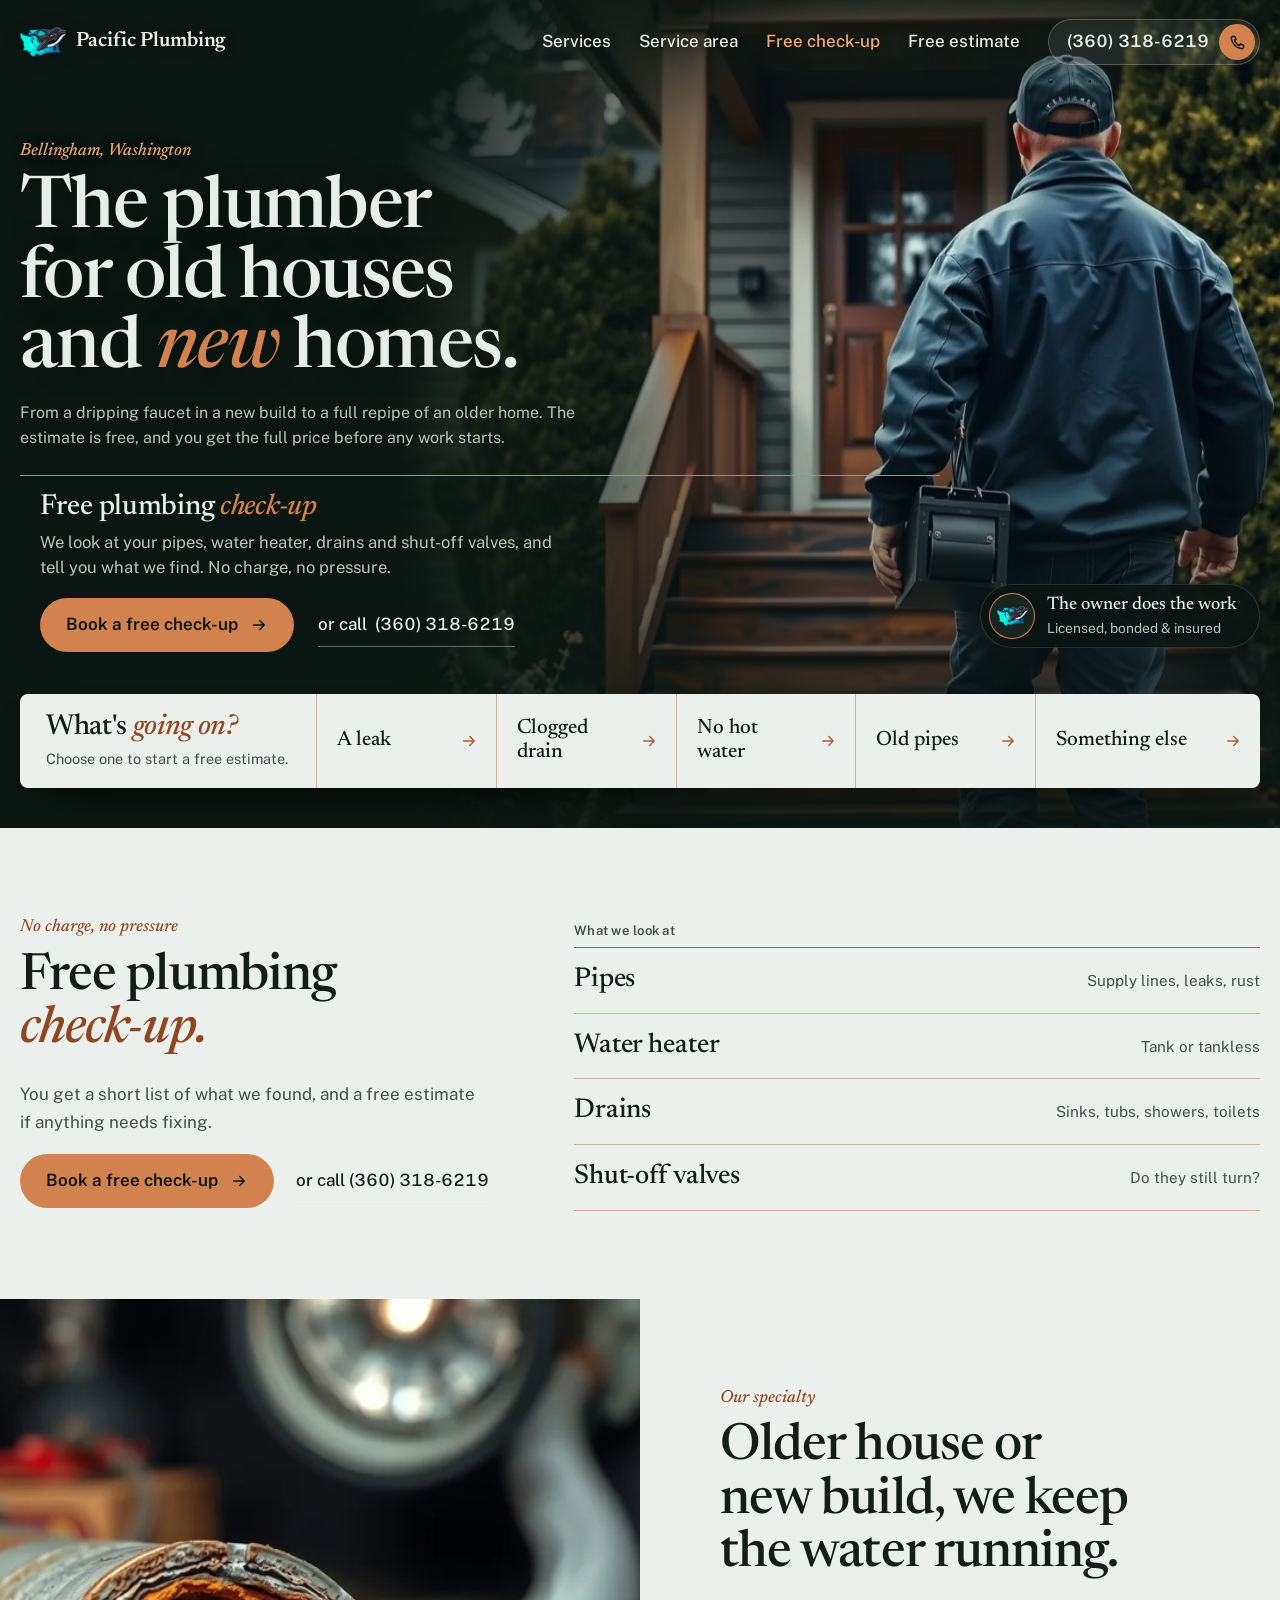
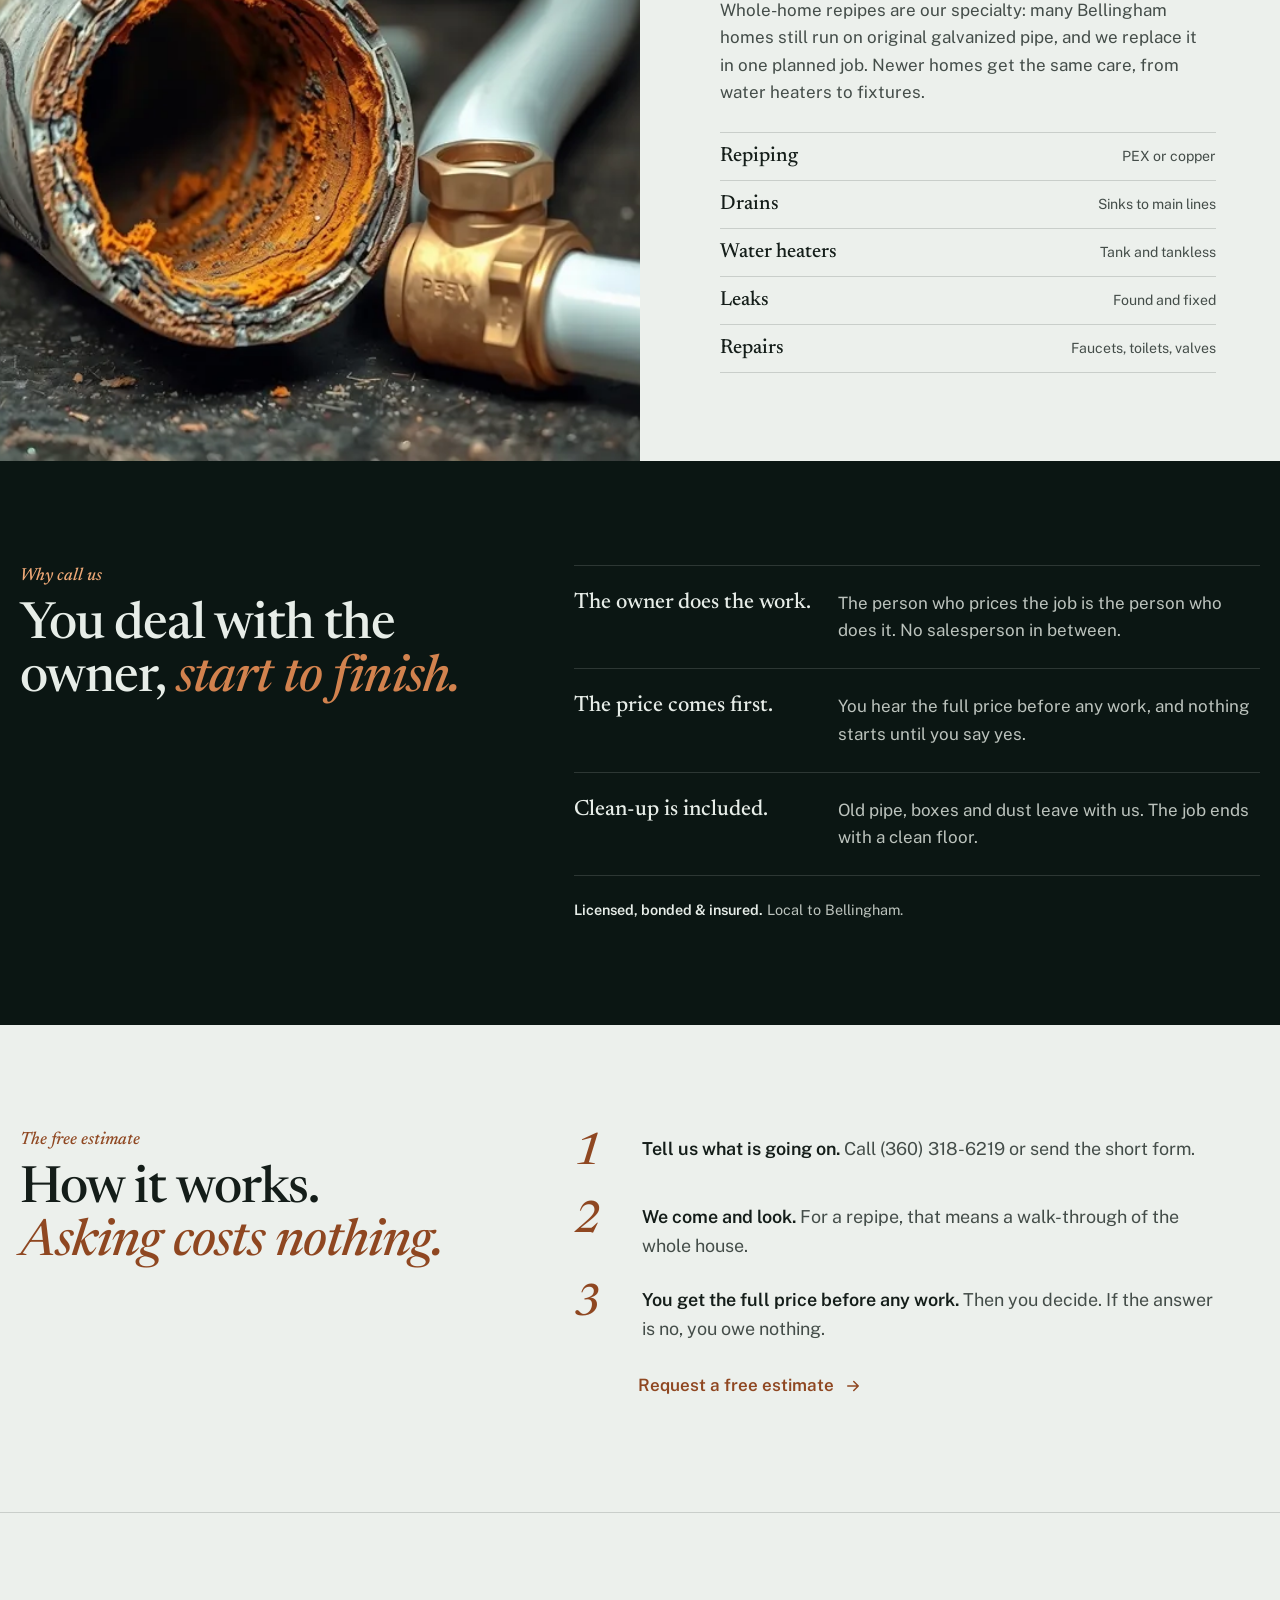
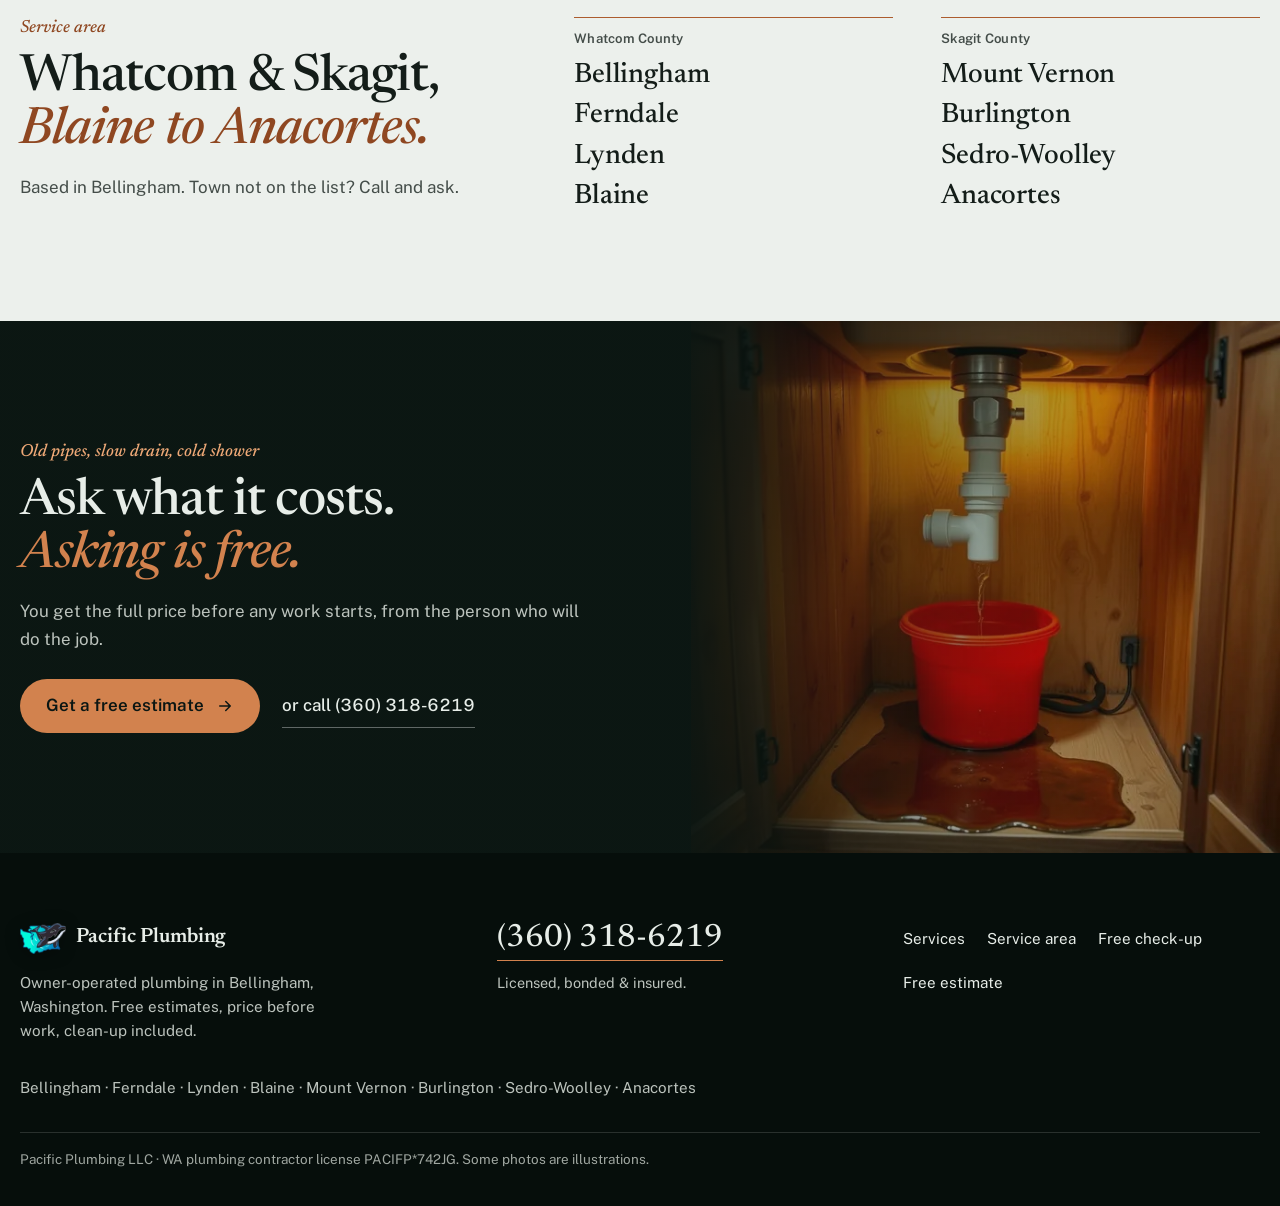
==== commit 753f3e39: "Old and new homes wording; clearer drain cleaning photo; QR link for the gift-card door hanger Co-Au" ====
--- a/index.html
+++ b/index.html
@@ -87,8 +87,8 @@
     <div class="wrap hero-body">
       <div class="hero-copy">
         <p class="place">Bellingham, Washington</p>
-        <h1 class="h1" id="hero-h">The plumber for old houses and <em>new</em> problems.</h1>
-        <p class="lede">From a dripping valve to a full repipe of a 1920s craftsman. The estimate is free, and you get the full price before any work starts.</p>
+        <h1 class="h1" id="hero-h">The plumber for old houses and <em>new</em> homes.</h1>
+        <p class="lede">From a dripping faucet in a new build to a full repipe of an older home. The estimate is free, and you get the full price before any work starts.</p>
         <div class="offer" role="group" aria-labelledby="offer-h">
           <p class="offer-title" id="offer-h">Free plumbing <em>check-up</em></p>
           <p class="offer-text">We look at your pipes, water heater, drains and shut-off valves, and tell you what we find. No charge, no pressure.</p>
@@ -144,8 +144,8 @@
     <div class="spec-photo"><img src="img/oldpipe-640.webp" srcset="img/oldpipe-640.webp 640w, img/oldpipe-1024.webp 1024w" sizes="(min-width:900px) 50vw, 100vw" width="1024" height="1024" loading="lazy" alt="A cut piece of old galvanized pipe, rusted shut inside, next to new PEX pipe"></div>
     <div class="spec-text reveal">
       <p class="place">Our specialty</p>
-      <h2 class="h2" id="spec-h">Whole-home repipes for Bellingham's older houses.</h2>
-      <p>Many Bellingham homes still run on original galvanized pipe. We replace it in one planned job.</p>
+      <h2 class="h2" id="spec-h">Older house or new build, we keep the water running.</h2>
+      <p>Whole-home repipes are our specialty: many Bellingham homes still run on original galvanized pipe, and we replace it in one planned job. Newer homes get the same care, from water heaters to fixtures.</p>
       <ul class="index">
         <li><a href="services.html#repipe"><b>Repiping</b><span>PEX or copper</span></a></li>
         <li><a href="services.html#drains"><b>Drains</b><span>Sinks to main lines</span></a></li>
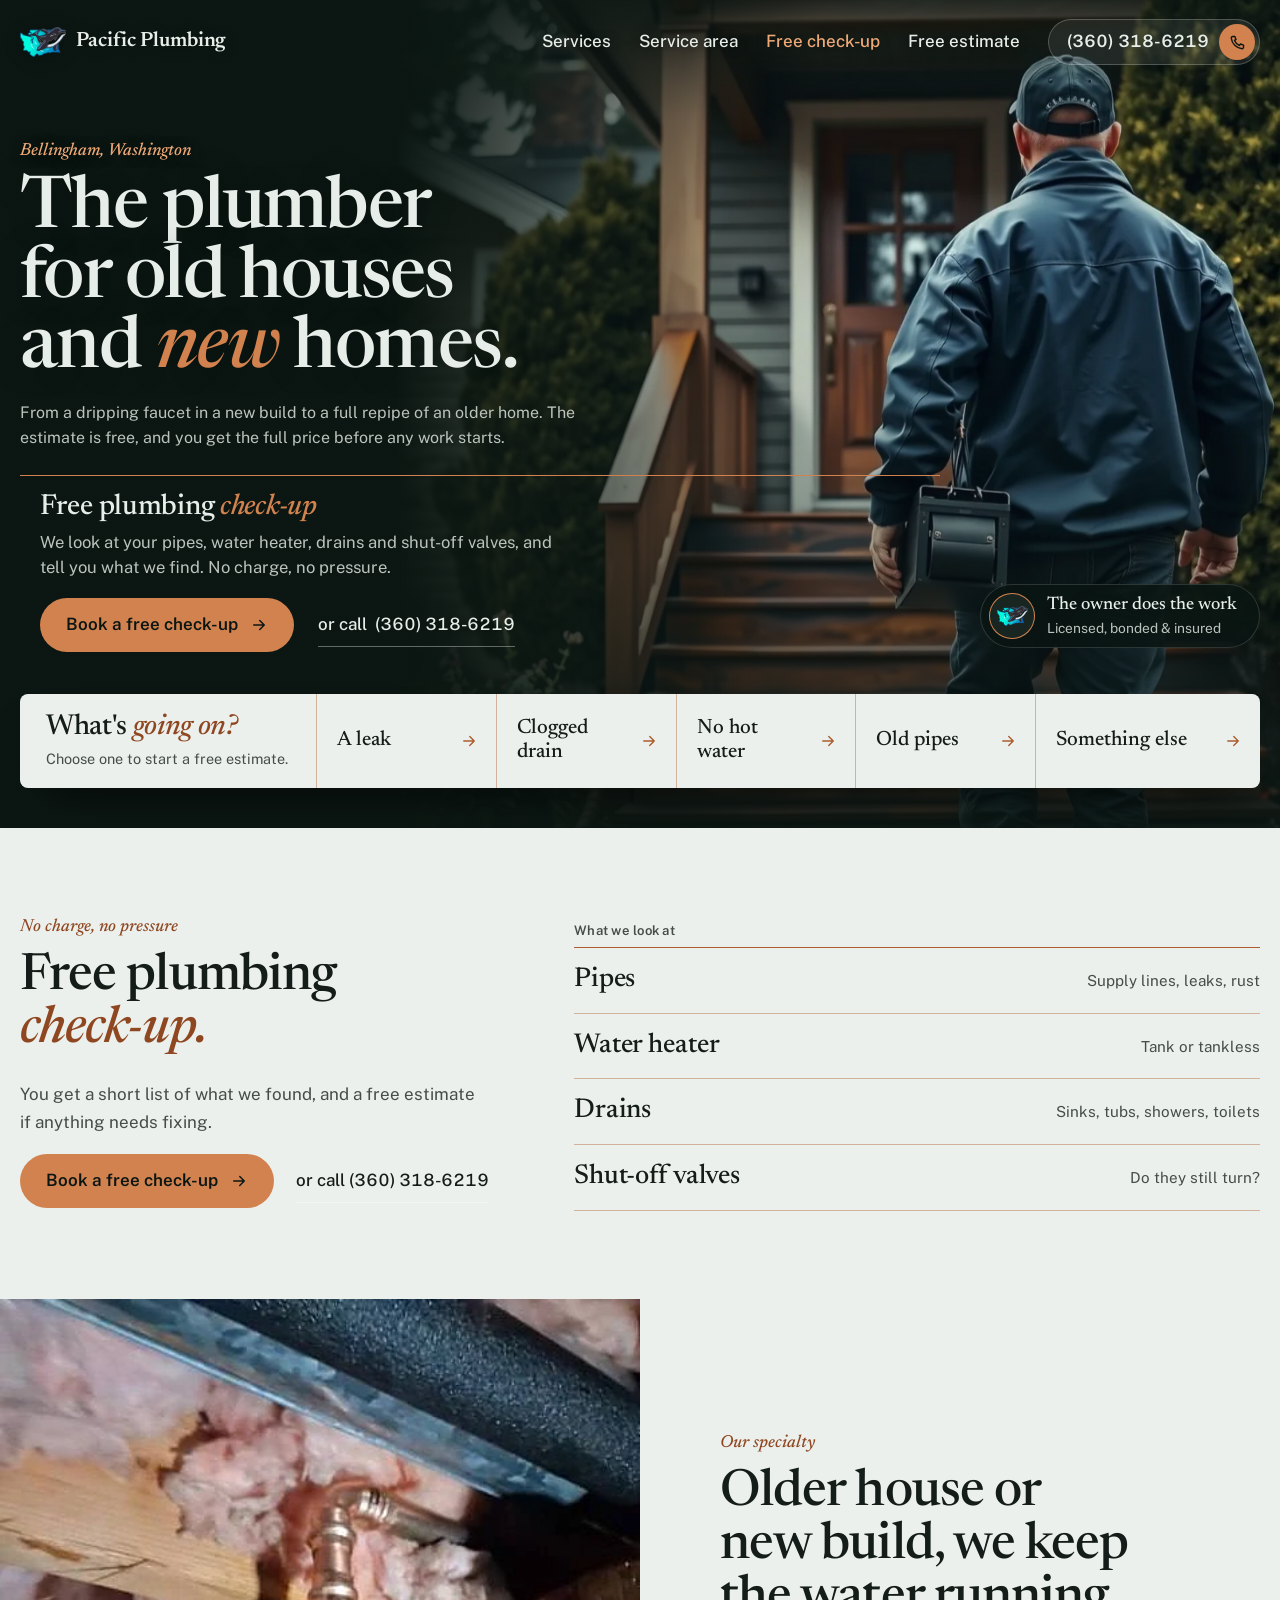
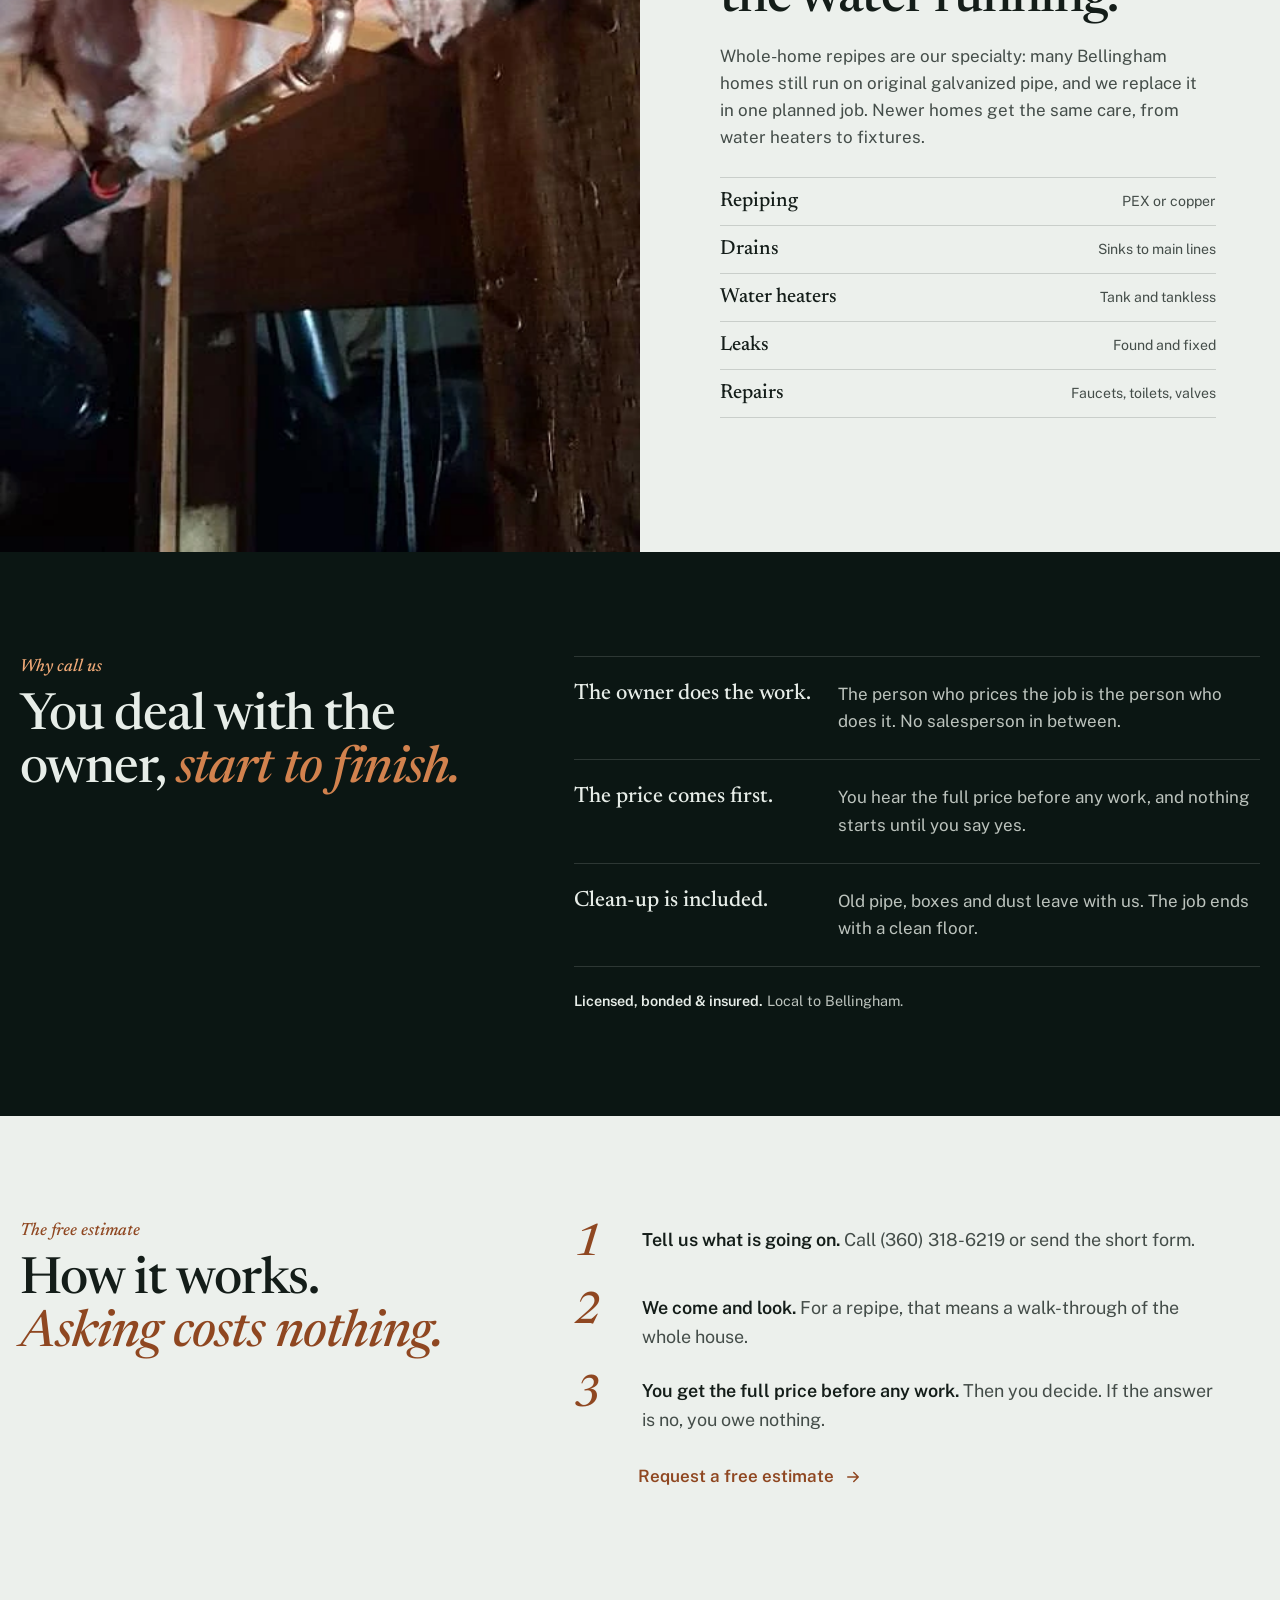
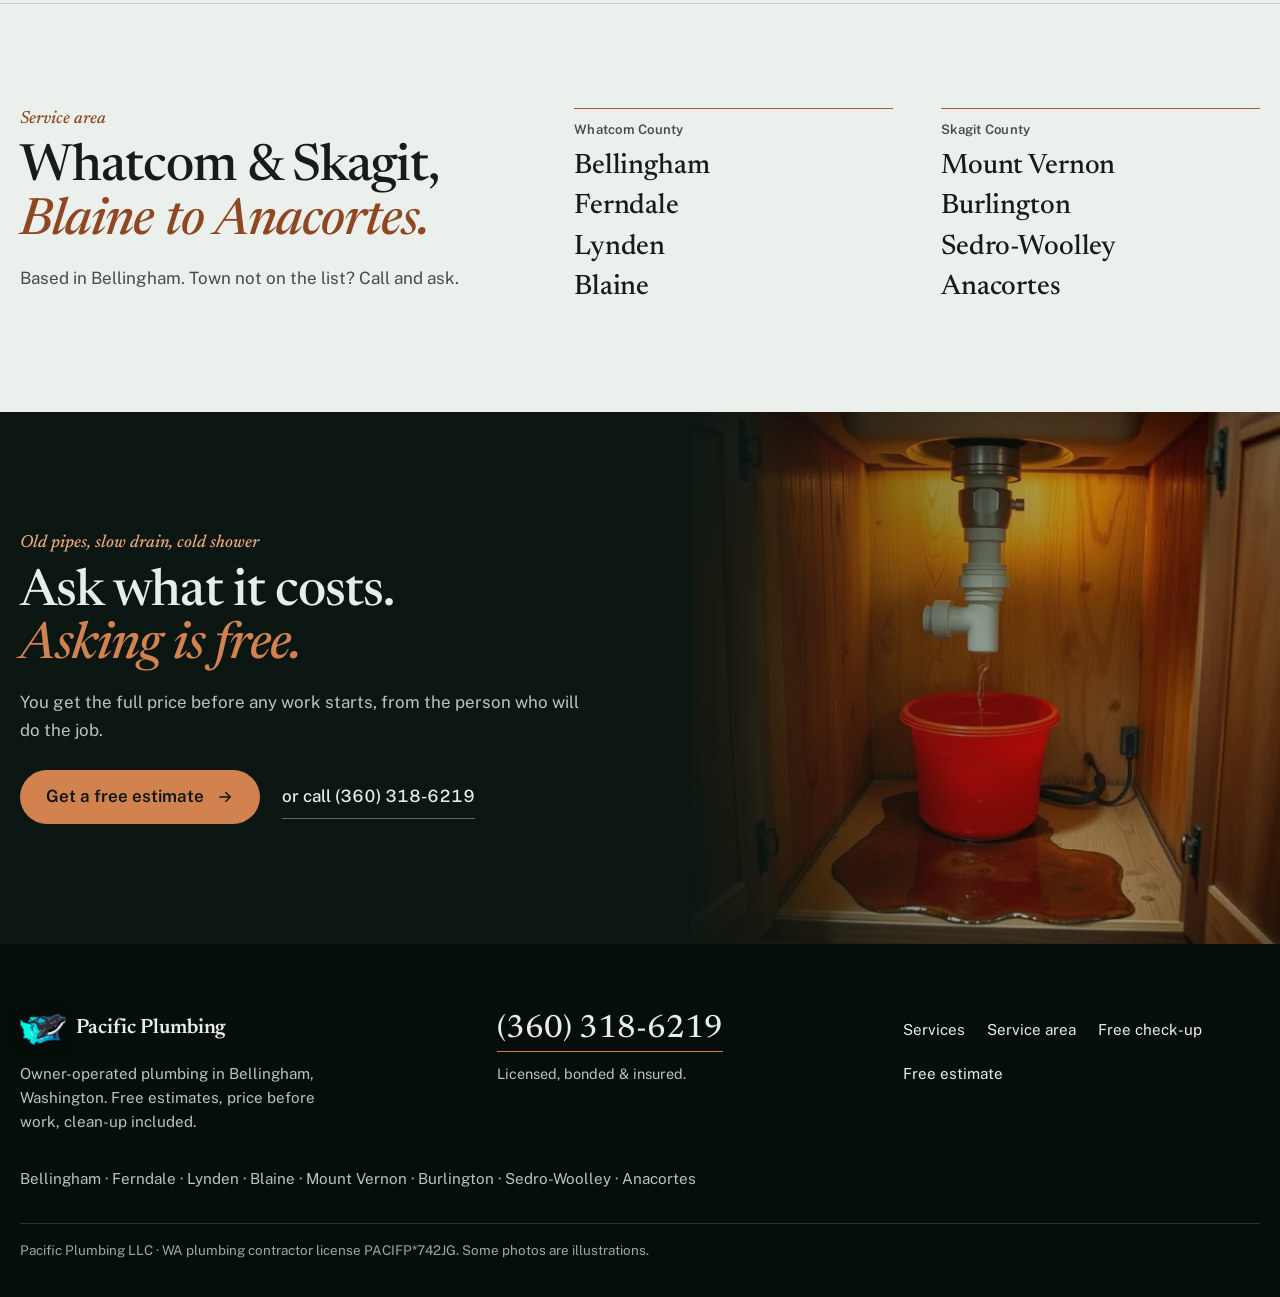
==== commit 45af0912: "Real photos for repiping, water heaters and leaks Co-Authored-By: Claude Opus 5.5 <noreply@anthropic" ====
--- a/index.html
+++ b/index.html
@@ -141,7 +141,7 @@
   </section>
 
   <section class="spec" id="services" aria-labelledby="spec-h">
-    <div class="spec-photo"><img src="img/oldpipe-640.webp" srcset="img/oldpipe-640.webp 640w, img/oldpipe-1024.webp 1024w" sizes="(min-width:900px) 50vw, 100vw" width="1024" height="1024" loading="lazy" alt="A cut piece of old galvanized pipe, rusted shut inside, next to new PEX pipe"></div>
+    <div class="spec-photo"><img src="img/real-repipe.webp" width="477" height="636" loading="lazy" alt="New copper water line with press fittings run along a floor joist"></div>
     <div class="spec-text reveal">
       <p class="place">Our specialty</p>
       <h2 class="h2" id="spec-h">Older house or new build, we keep the water running.</h2>
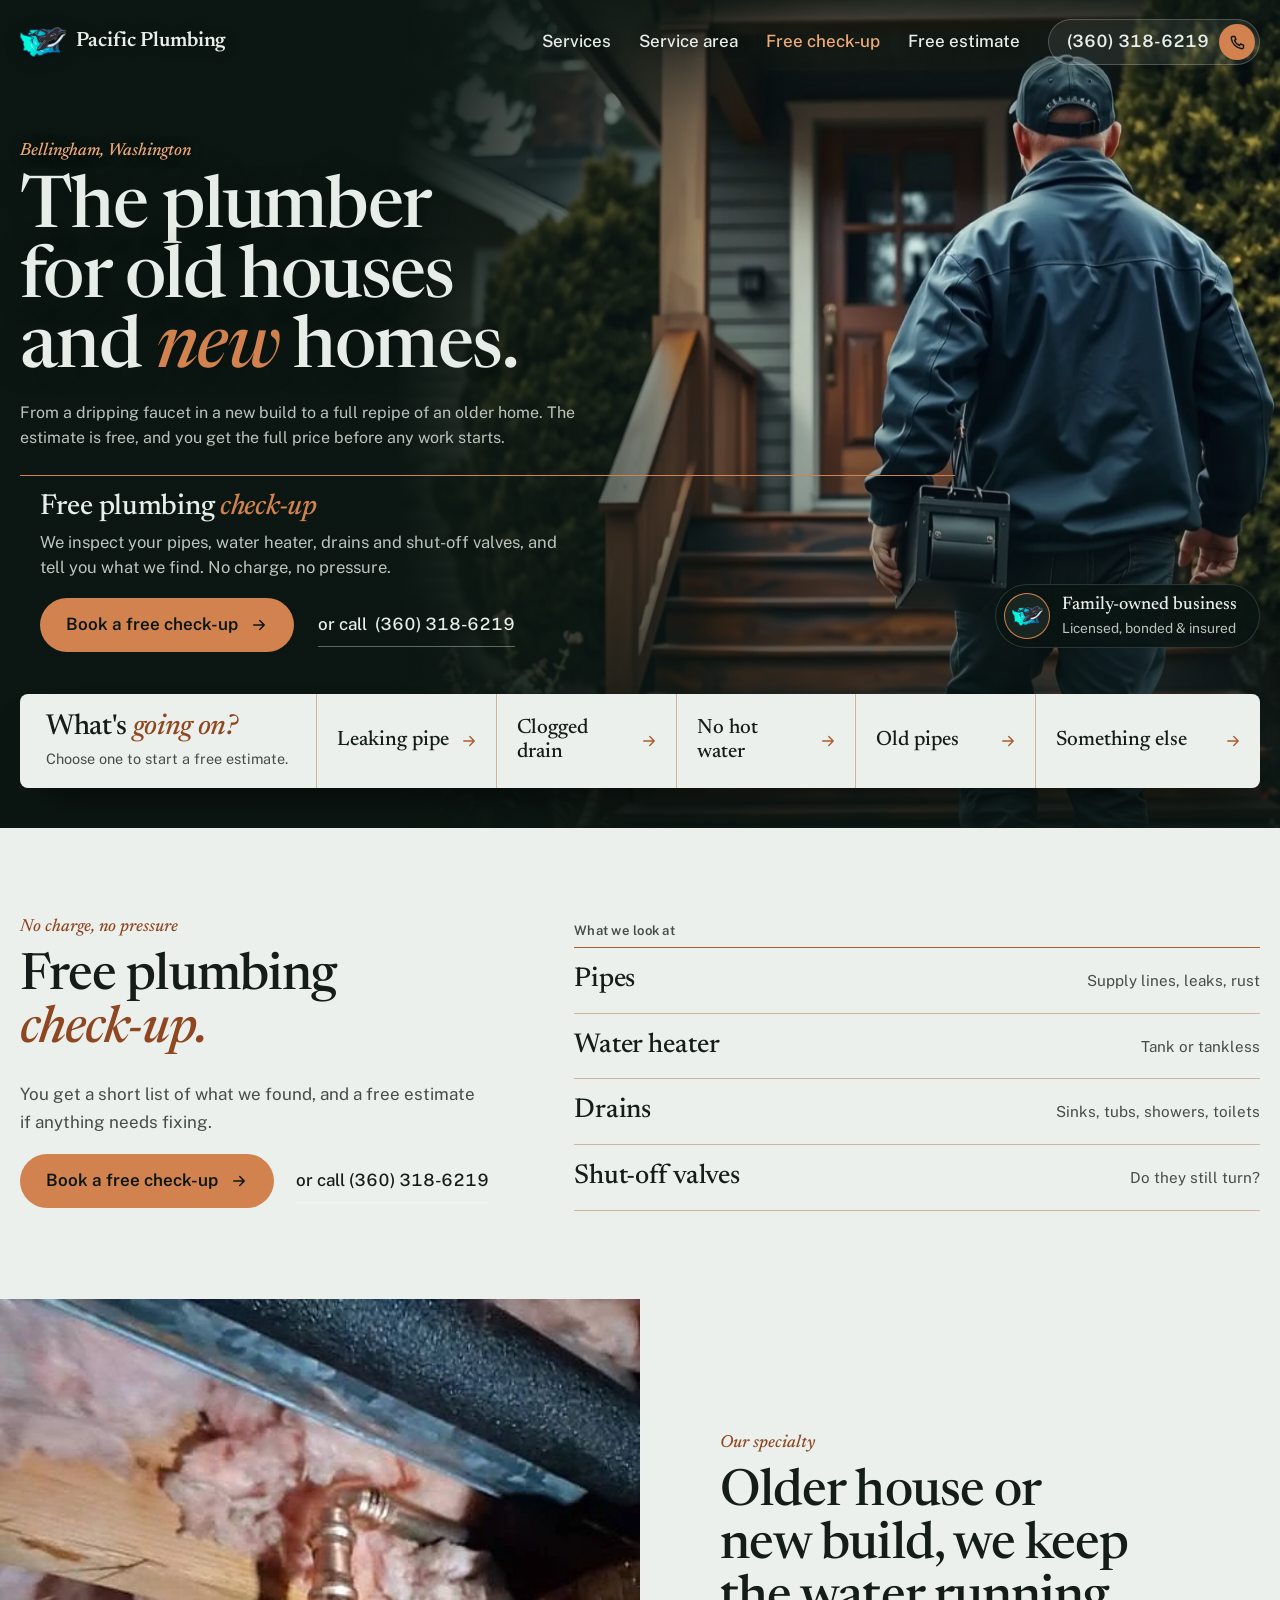
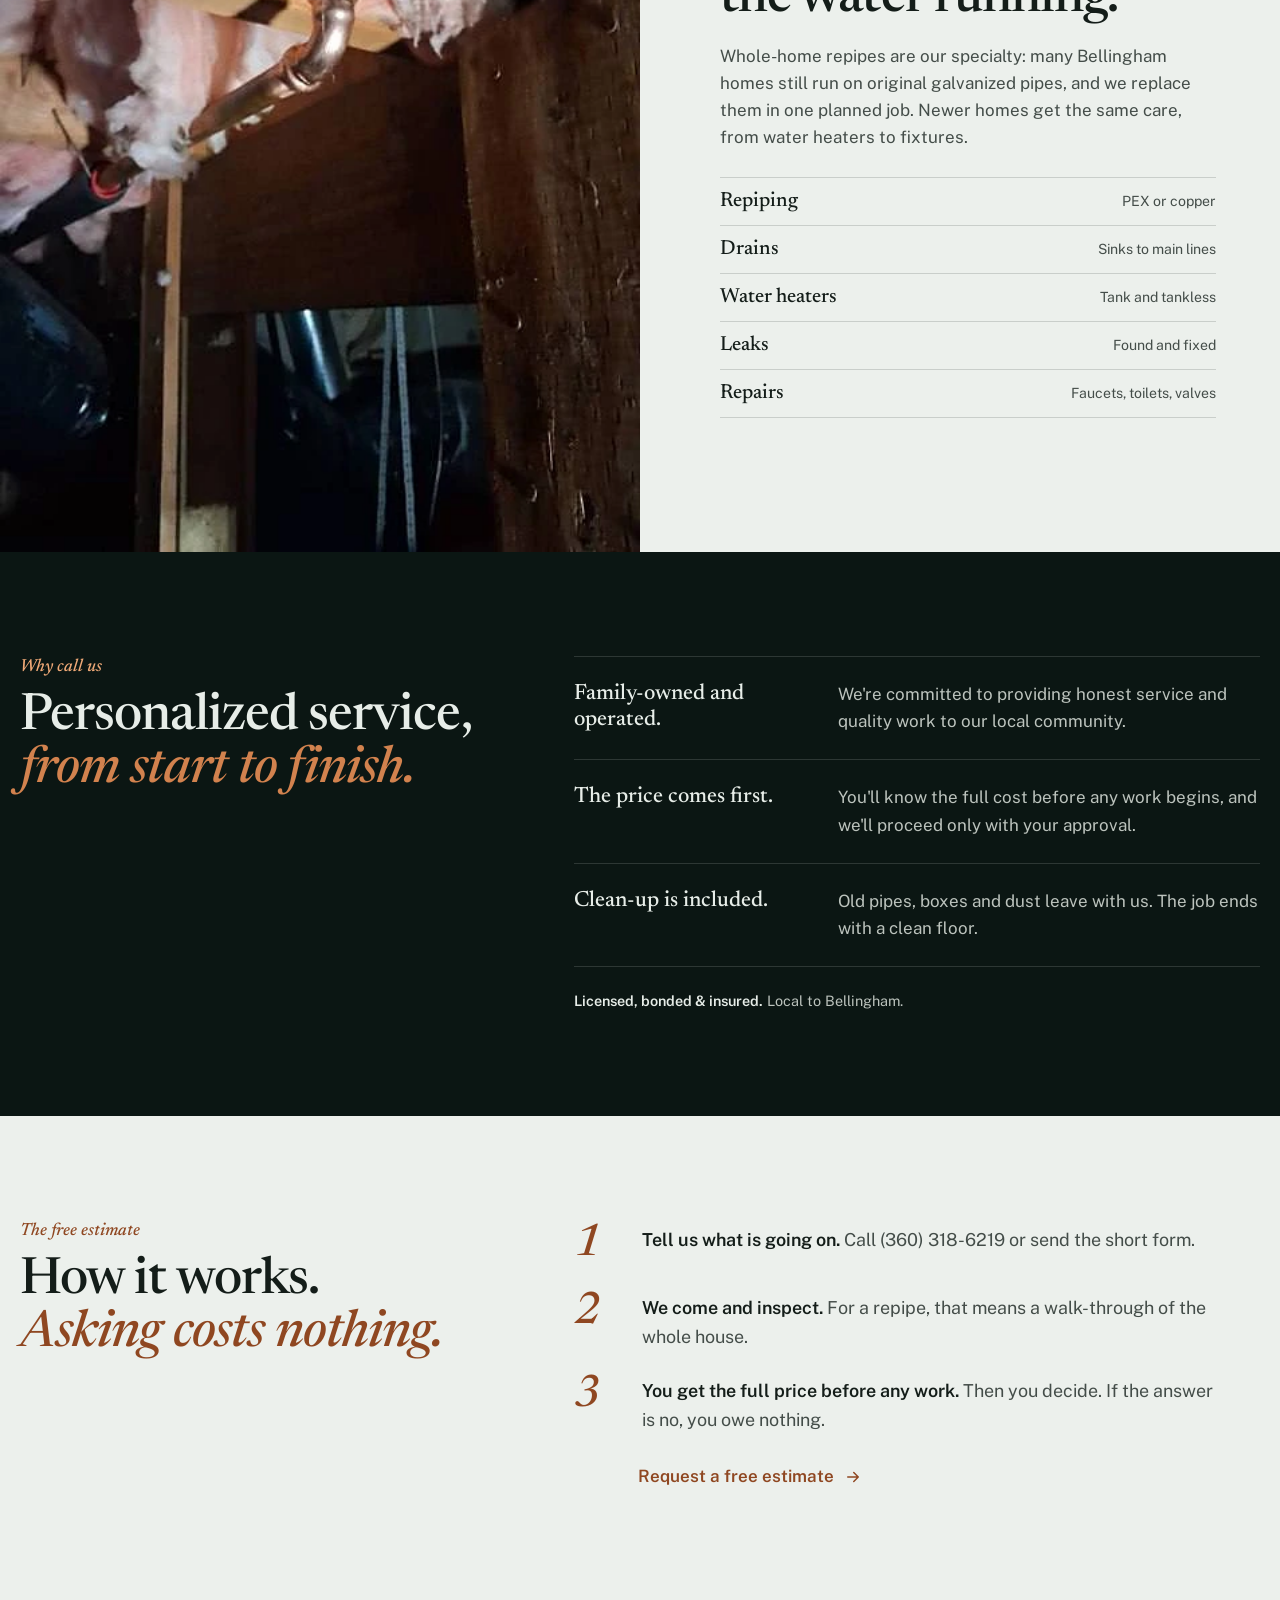
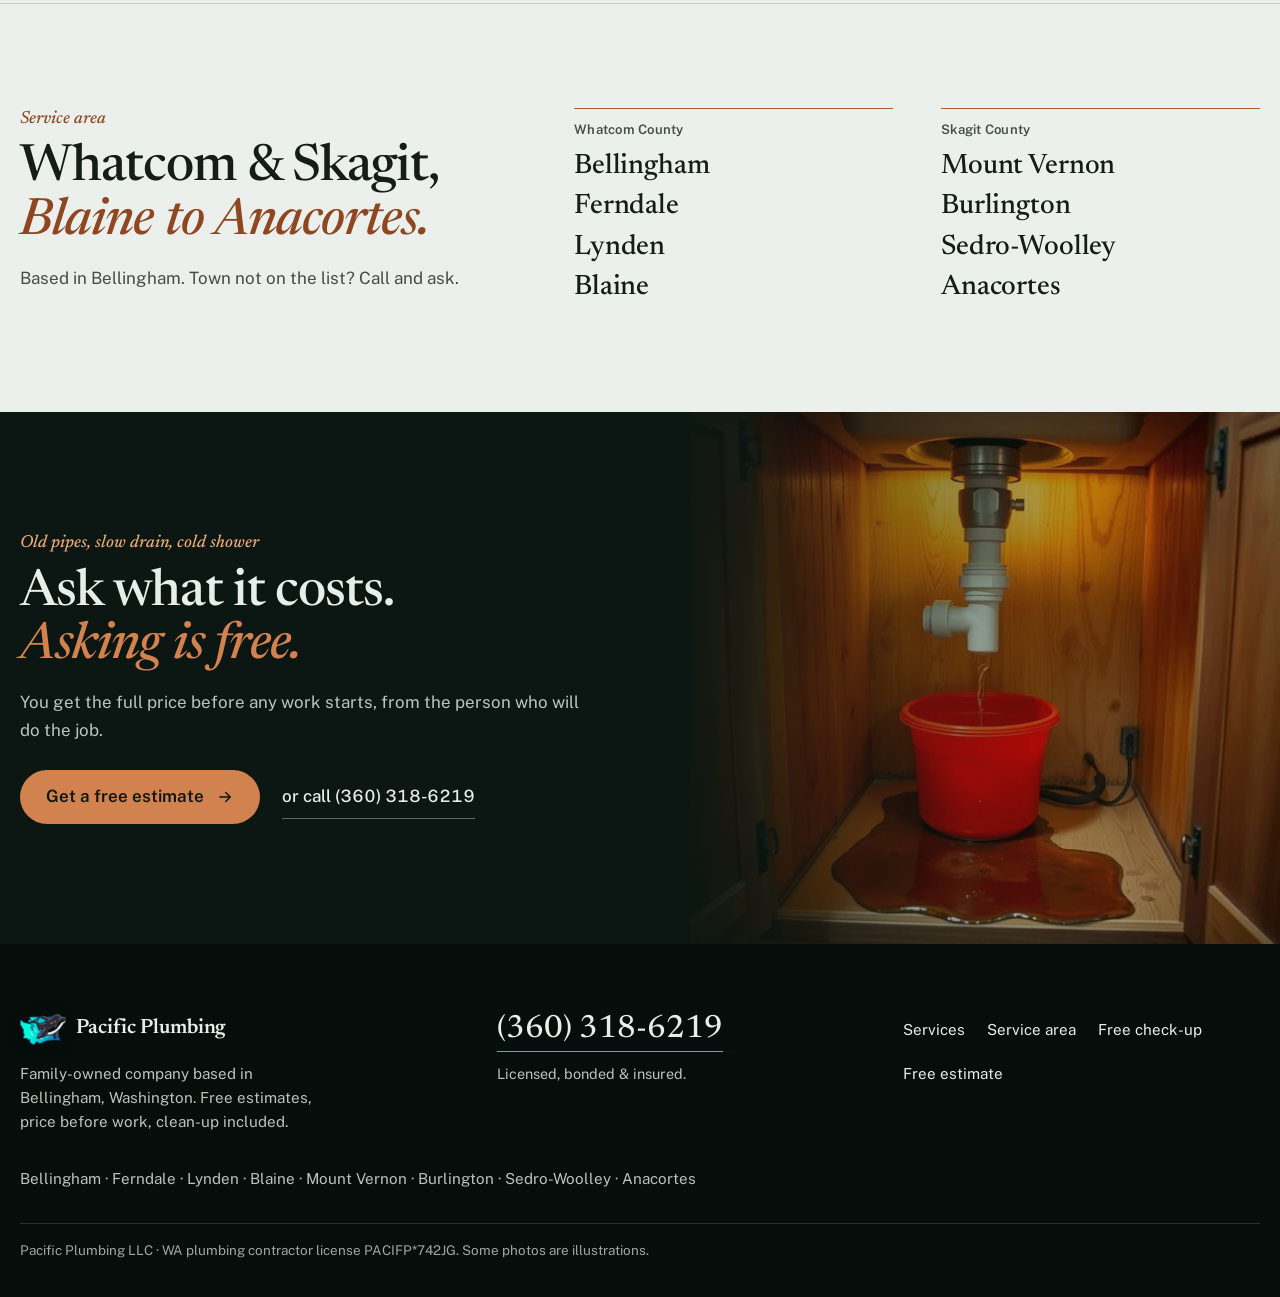
==== commit 42b913be: "Text edits from the print shop: family-owned wording, inspect, leaking pipe, approval before work Co" ====
--- a/index.html
+++ b/index.html
@@ -4,12 +4,12 @@
 <meta charset="utf-8">
 <meta name="viewport" content="width=device-width, initial-scale=1, viewport-fit=cover">
 <title>Pacific Plumbing | Bellingham plumber · free plumbing check-up</title>
-<meta name="description" content="Owner-operated plumber in Bellingham, WA. Free plumbing check-up: we look at your pipes, water heater, drains and shut-off valves. Free estimate on any repair.">
+<meta name="description" content="Family-owned plumbing company in Bellingham, WA. Free plumbing check-up: we inspect your pipes, water heater, drains and shut-off valves. Free estimate on any repair.">
 <link rel="canonical" href="https://pacificplumbingwa.com/">
 <meta property="og:type" content="website">
 <meta property="og:site_name" content="Pacific Plumbing">
 <meta property="og:title" content="Pacific Plumbing | Bellingham plumber · free plumbing check-up">
-<meta property="og:description" content="Owner-operated plumber in Bellingham, WA. Free plumbing check-up: we look at your pipes, water heater, drains and shut-off valves. Free estimate on any repair.">
+<meta property="og:description" content="Family-owned plumbing company in Bellingham, WA. Free plumbing check-up: we inspect your pipes, water heater, drains and shut-off valves. Free estimate on any repair.">
 <meta property="og:url" content="https://pacificplumbingwa.com/">
 <meta property="og:image" content="https://pacificplumbingwa.com/img/og.jpg">
 <meta name="twitter:card" content="summary_large_image">
@@ -91,7 +91,7 @@
         <p class="lede">From a dripping faucet in a new build to a full repipe of an older home. The estimate is free, and you get the full price before any work starts.</p>
         <div class="offer" role="group" aria-labelledby="offer-h">
           <p class="offer-title" id="offer-h">Free plumbing <em>check-up</em></p>
-          <p class="offer-text">We look at your pipes, water heater, drains and shut-off valves, and tell you what we find. No charge, no pressure.</p>
+          <p class="offer-text">We inspect your pipes, water heater, drains and shut-off valves, and tell you what we find. No charge, no pressure.</p>
           <div class="cta">
             <a class="btn" href="estimate.html?service=checkup">Book a free check-up <svg viewBox="0 0 24 24" fill="none" stroke="currentColor" stroke-width="2" stroke-linecap="round" stroke-linejoin="round" aria-hidden="true"><path d="M5 12h14M13 6l6 6-6 6"/></svg></a>
             <a class="link" href="tel:+13603186219" aria-label="Or call (360) 318-6219">or call<span class="wide-only">(360) 318-6219</span></a>
@@ -104,14 +104,14 @@
           <p class="pick-sub">Choose one to start a free estimate.<span class="narrow-only"> You get the full price before any work starts.</span></p>
         </div>
         <ul class="pick-list">
-          <li><a href="estimate.html?service=leaks"><span>A leak</span><svg viewBox="0 0 24 24" fill="none" stroke="currentColor" stroke-width="1.8" stroke-linecap="round" stroke-linejoin="round" aria-hidden="true"><path d="M5 12h14M13 6l6 6-6 6"/></svg></a></li>
+          <li><a href="estimate.html?service=leaks"><span>Leaking pipe</span><svg viewBox="0 0 24 24" fill="none" stroke="currentColor" stroke-width="1.8" stroke-linecap="round" stroke-linejoin="round" aria-hidden="true"><path d="M5 12h14M13 6l6 6-6 6"/></svg></a></li>
           <li><a href="estimate.html?service=drains"><span>Clogged drain</span><svg viewBox="0 0 24 24" fill="none" stroke="currentColor" stroke-width="1.8" stroke-linecap="round" stroke-linejoin="round" aria-hidden="true"><path d="M5 12h14M13 6l6 6-6 6"/></svg></a></li>
           <li><a href="estimate.html?service=water-heaters"><span>No hot water</span><svg viewBox="0 0 24 24" fill="none" stroke="currentColor" stroke-width="1.8" stroke-linecap="round" stroke-linejoin="round" aria-hidden="true"><path d="M5 12h14M13 6l6 6-6 6"/></svg></a></li>
           <li><a href="estimate.html?service=repipe"><span>Old pipes</span><svg viewBox="0 0 24 24" fill="none" stroke="currentColor" stroke-width="1.8" stroke-linecap="round" stroke-linejoin="round" aria-hidden="true"><path d="M5 12h14M13 6l6 6-6 6"/></svg></a></li>
           <li class="wide"><a href="estimate.html"><span>Something else</span><svg viewBox="0 0 24 24" fill="none" stroke="currentColor" stroke-width="1.8" stroke-linecap="round" stroke-linejoin="round" aria-hidden="true"><path d="M5 12h14M13 6l6 6-6 6"/></svg></a></li>
         </ul>
       </nav>
-      <p class="owner"><span class="seal" aria-hidden="true"><img src="img/mark.png" width="240" height="160" alt=""></span><span><b>The owner does the work</b><small>Licensed, bonded &amp; insured</small></span></p>
+      <p class="owner"><span class="seal" aria-hidden="true"><img src="img/mark.png" width="240" height="160" alt=""></span><span><b>Family-owned business</b><small>Licensed, bonded &amp; insured</small></span></p>
     </div>
   </section>
 
@@ -145,7 +145,7 @@
     <div class="spec-text reveal">
       <p class="place">Our specialty</p>
       <h2 class="h2" id="spec-h">Older house or new build, we keep the water running.</h2>
-      <p>Whole-home repipes are our specialty: many Bellingham homes still run on original galvanized pipe, and we replace it in one planned job. Newer homes get the same care, from water heaters to fixtures.</p>
+      <p>Whole-home repipes are our specialty: many Bellingham homes still run on original galvanized pipes, and we replace them in one planned job. Newer homes get the same care, from water heaters to fixtures.</p>
       <ul class="index">
         <li><a href="services.html#repipe"><b>Repiping</b><span>PEX or copper</span></a></li>
         <li><a href="services.html#drains"><b>Drains</b><span>Sinks to main lines</span></a></li>
@@ -160,13 +160,13 @@
     <div class="wrap why-grid">
       <div class="reveal">
         <p class="place">Why call us</p>
-        <h2 class="h2" id="why-h">You deal with the owner, <em>start to finish.</em></h2>
+        <h2 class="h2" id="why-h">Personalized service, <em>from start to finish.</em></h2>
       </div>
       <div class="reveal">
         <dl class="rows">
-          <div><dt>The owner does the work.</dt><dd>The person who prices the job is the person who does it. No salesperson in between.</dd></div>
-          <div><dt>The price comes first.</dt><dd>You hear the full price before any work, and nothing starts until you say yes.</dd></div>
-          <div><dt>Clean-up is included.</dt><dd>Old pipe, boxes and dust leave with us. The job ends with a clean floor.</dd></div>
+          <div><dt>Family-owned and operated.</dt><dd>We're committed to providing honest service and quality work to our local community.</dd></div>
+          <div><dt>The price comes first.</dt><dd>You'll know the full cost before any work begins, and we'll proceed only with your approval.</dd></div>
+          <div><dt>Clean-up is included.</dt><dd>Old pipes, boxes and dust leave with us. The job ends with a clean floor.</dd></div>
         </dl>
         <p class="small"><b>Licensed, bonded &amp; insured.</b> Local to Bellingham.</p>
       </div>
@@ -181,7 +181,7 @@
       </div>
       <ol class="steps reveal">
         <li><p><b>Tell us what is going on.</b> Call (360) 318-6219 or send the short form.</p></li>
-        <li><p><b>We come and look.</b> For a repipe, that means a walk-through of the whole house.</p></li>
+        <li><p><b>We come and inspect.</b> For a repipe, that means a walk-through of the whole house.</p></li>
         <li><p><b>You get the full price before any work.</b> Then you decide. If the answer is no, you owe nothing.</p></li>
       </ol>
       <a class="arrow" href="estimate.html">Request a free estimate <svg viewBox="0 0 24 24" fill="none" stroke="currentColor" stroke-width="2" stroke-linecap="round" stroke-linejoin="round" aria-hidden="true"><path d="M5 12h14M13 6l6 6-6 6"/></svg></a>
@@ -226,7 +226,7 @@
   <div class="wrap foot-grid">
     <div>
       <a class="brand" href="index.html"><img src="img/mark.png" width="240" height="160" alt=""><b>Pacific Plumbing</b></a>
-      <p class="foot-tag">Owner-operated plumbing in Bellingham, Washington. Free estimates, price before work, clean-up included.</p>
+      <p class="foot-tag">Family-owned company based in Bellingham, Washington. Free estimates, price before work, clean-up included.</p>
     </div>
     <div>
       <a class="foot-phone" href="tel:+13603186219">(360) 318-6219</a>
